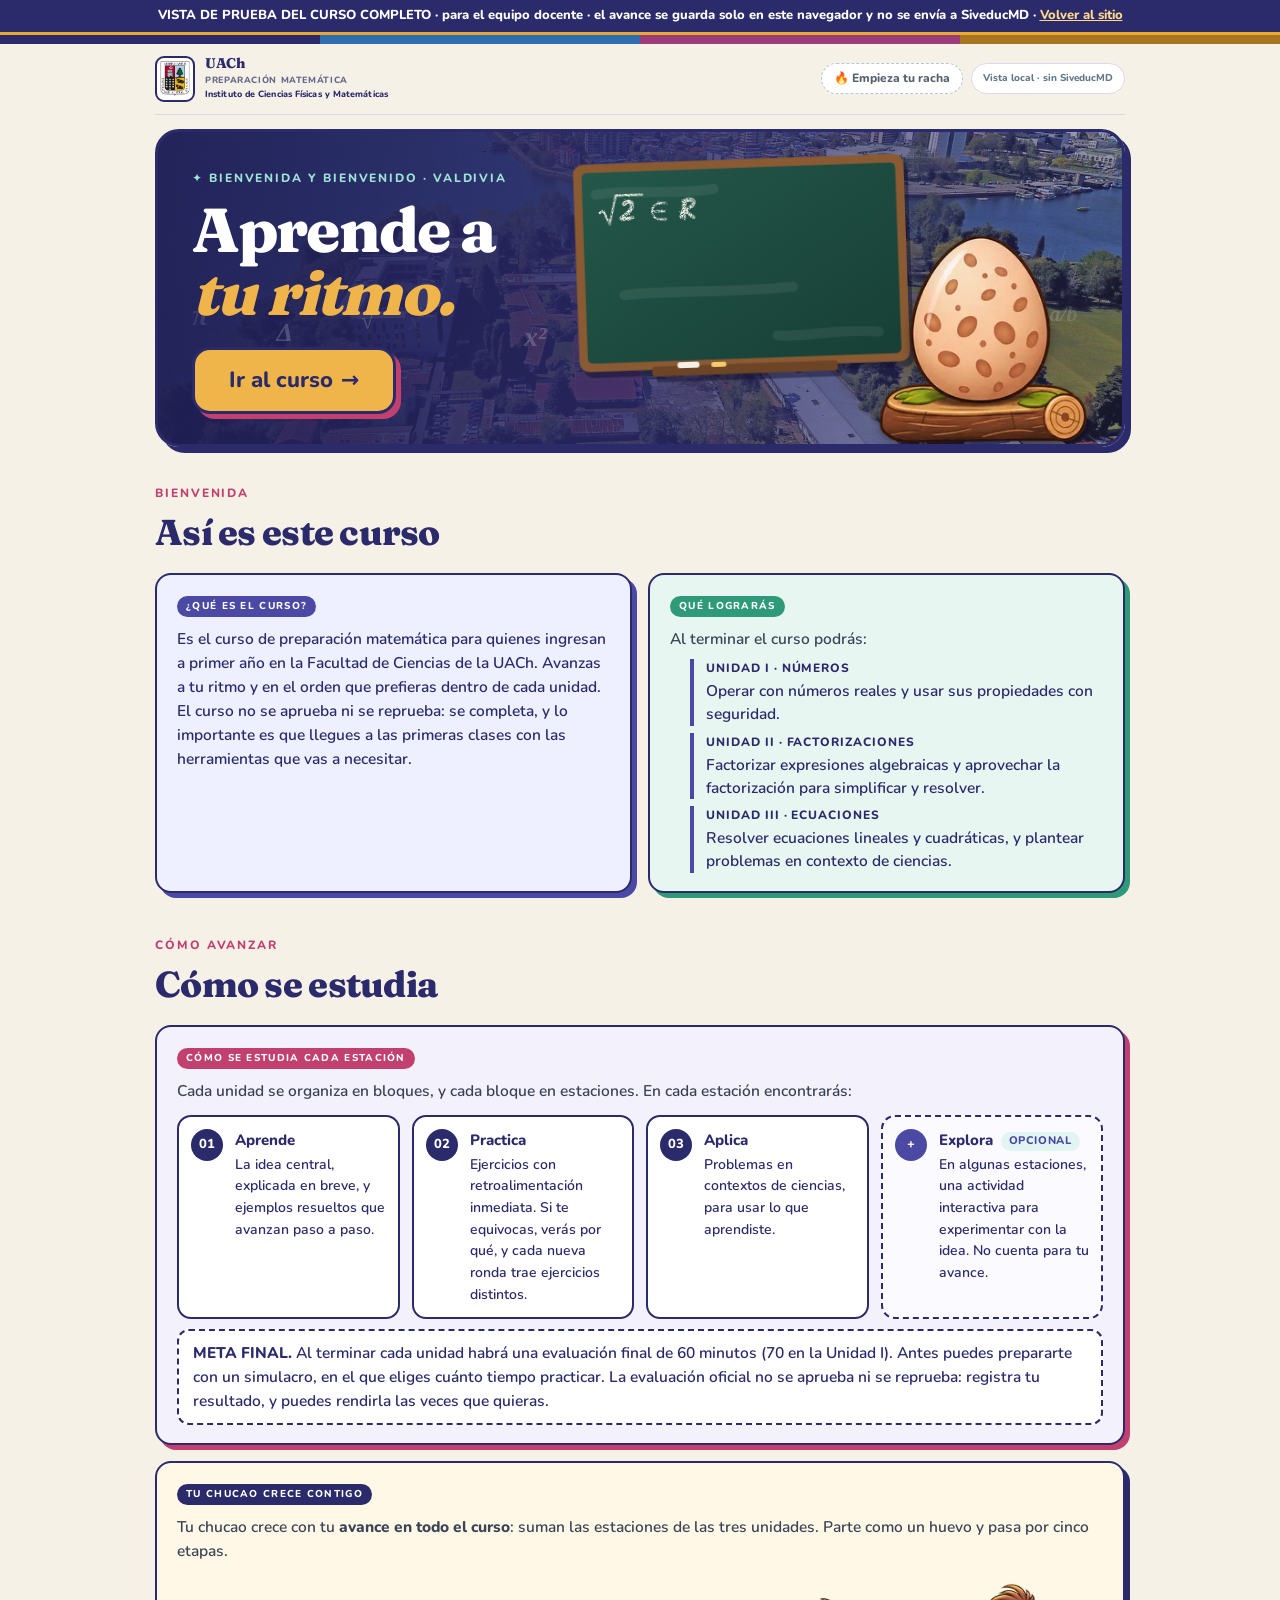
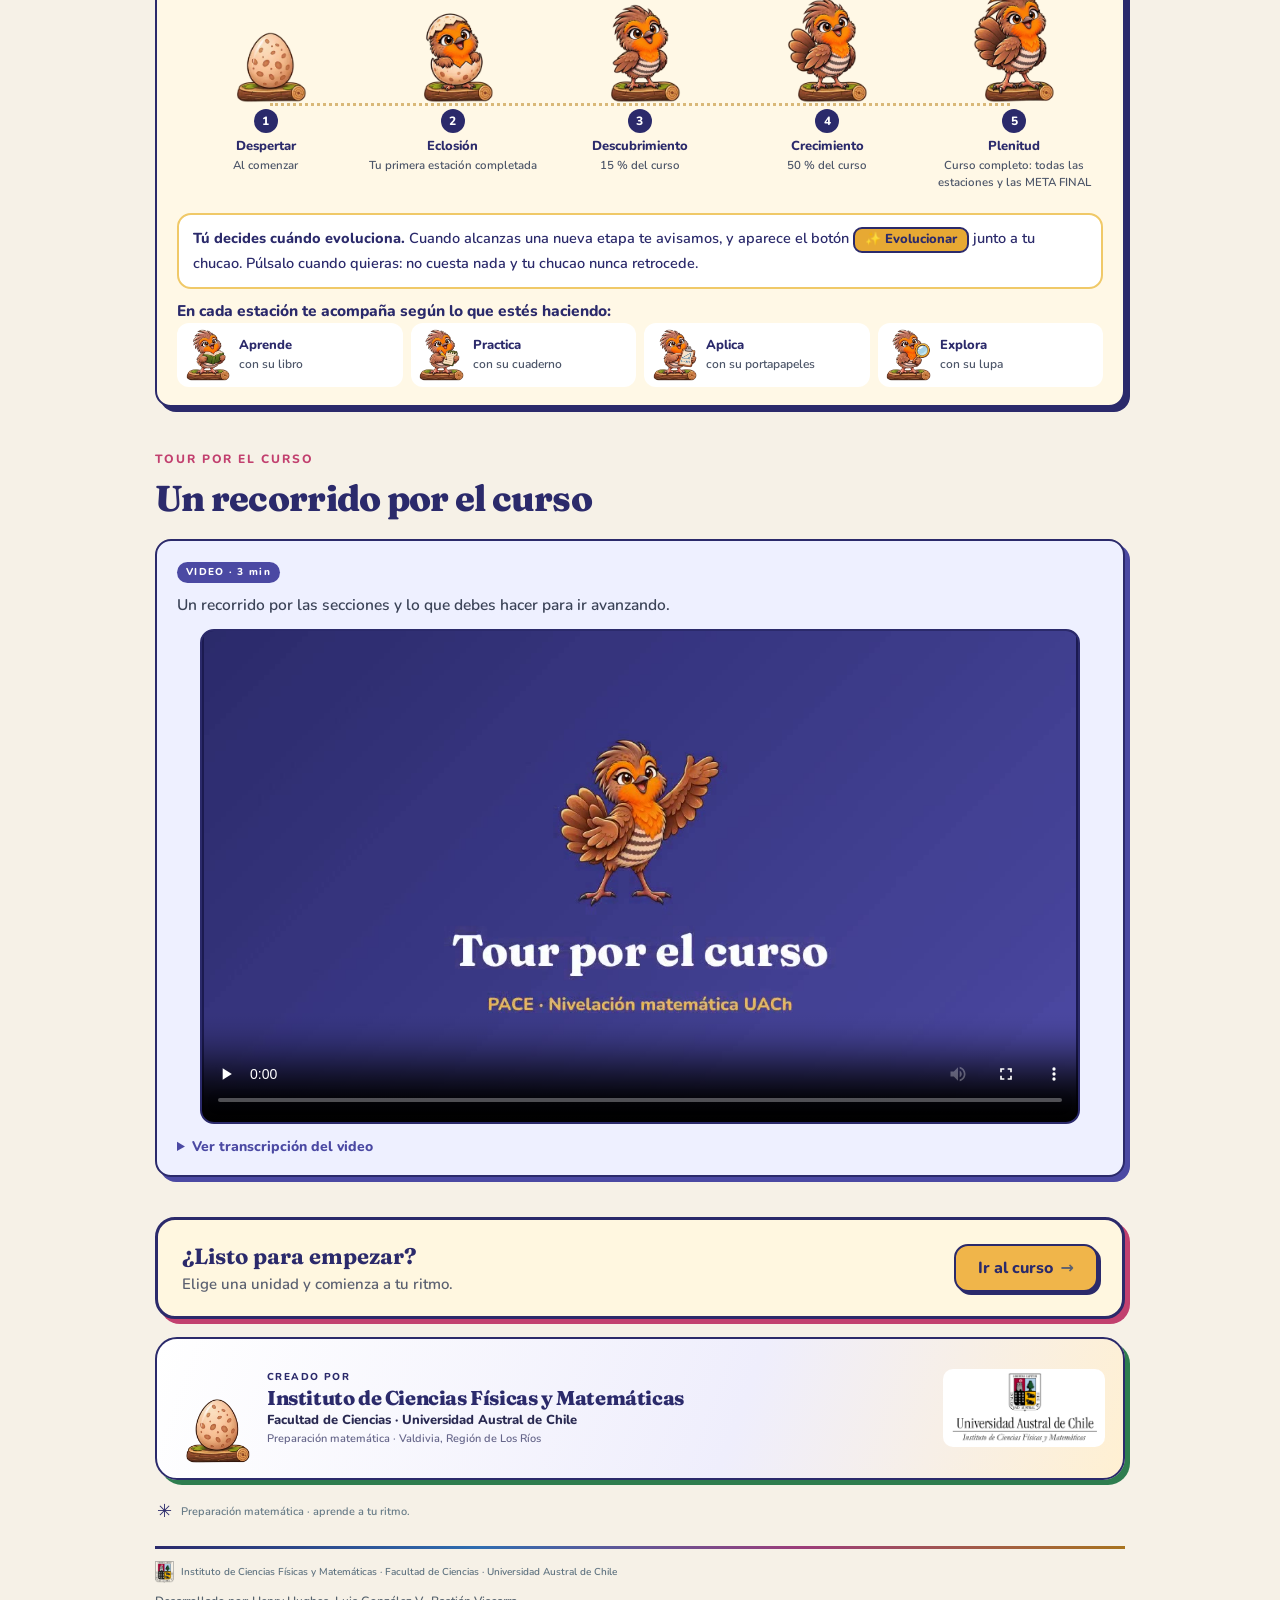
==== curso-completo/index.html @ 035a9e08 "Regenerar las páginas de las unidades (automático, tras 433cfd9)" ====
<!doctype html>
<html lang="es">
<head>
  <meta charset="utf-8">
  <meta name="viewport" content="width=device-width, initial-scale=1">
  <meta name="color-scheme" content="light">
  <title>UACh · Preparación matemática</title>
  <link rel="stylesheet" href="styles.css?v11262300">
<style>
/* Chucao en todo el curso */
.chu-card{display:flex;align-items:center;gap:16px;margin:4px 0 18px;padding:12px 18px;border:2px solid var(--navy,#2b2a6b);border-radius:18px;background:#fff8e6;box-shadow:4px 4px 0 var(--navy,#2b2a6b)}
.chu-card img{width:110px;height:110px;object-fit:contain;flex:none;filter:drop-shadow(0 3px 4px rgba(0,0,0,.18))}
.chu-card>div{display:flex;flex-direction:column;gap:3px;min-width:0;flex:1}
.chu-eb{font-size:11px;font-weight:900;letter-spacing:.1em;color:#c2406f}
.chu-card b{font-size:18px;color:var(--navy,#2b2a6b)}
.chu-card #chuMapNext{font-size:14px;color:#5b6070}
.chu-track{height:8px;border-radius:99px;background:#eadfc4;overflow:hidden;margin-top:6px;max-width:360px}
.chu-track span{display:block;height:100%;width:0;background:linear-gradient(90deg,#f0b54a,#c2406f);border-radius:99px;transition:width .6s}
@media(max-width:560px){.chu-card{padding:8px 12px;gap:10px;margin:2px 0 12px}.chu-card img{width:58px;height:58px}.chu-card b{font-size:15px}.chu-card #chuMapNext{font-size:12.5px;line-height:1.3}.chu-card .chu-eb{display:none}.chu-track{margin-top:3px;height:6px}}
/* reacción en las estaciones */
#stationView .st-mascot{position:relative}
#stationView .st-mascot .chu-say{position:absolute;right:calc(100% + 8px);top:50%;transform:translateY(-50%);white-space:nowrap;padding:5px 10px;border-radius:12px 12px 2px 12px;background:#2f9a78;color:#fff;font-size:13px;font-weight:800;box-shadow:0 3px 8px rgba(0,0,0,.15);opacity:0;pointer-events:none;transition:opacity .2s;z-index:5}
#stationView .st-mascot .chu-say.no{background:#c2406f}
#stationView .st-mascot.say .chu-say{opacity:1}
img.hop{animation:chuHop .55s ease-out}
img.sway{animation:chuSway .6s ease-in-out}
@keyframes chuHop{0%,100%{translate:0 0}35%{translate:0 -12px}60%{translate:0 0}75%{translate:0 -4px}}
@keyframes chuSway{0%,100%{rotate:0deg}25%{rotate:-8deg}75%{rotate:8deg}}
/* META FINAL: entrada y resultados */
.chu-meta{float:right;display:flex;align-items:flex-end;gap:8px;margin:0 0 8px 16px;max-width:330px}
.chu-meta img{width:110px;height:110px;object-fit:contain;flex:none}
.chu-meta span{background:#fff;border:2px solid var(--navy,#2b2a6b);border-radius:14px 14px 2px 14px;padding:8px 12px;font-size:14px;font-weight:700;color:var(--navy,#2b2a6b);margin-bottom:46px}
@media(max-width:700px){.chu-meta{float:none;margin:0 0 10px auto;justify-content:flex-end}.chu-meta img{width:80px;height:80px}.chu-meta span{margin-bottom:28px}}
/* aviso de cambio de etapa */
#chuToast{position:fixed;left:50%;bottom:24px;transform:translate(-50%,140%);display:flex;align-items:center;gap:12px;padding:10px 18px 10px 10px;border-radius:18px;background:#2b2a6b;color:#fff;font-size:16px;font-weight:700;box-shadow:0 10px 26px rgba(0,0,0,.28);z-index:9999;transition:transform .45s cubic-bezier(.2,1.3,.4,1)}
#chuToast img{width:56px;height:56px;object-fit:contain}
#chuToast.on{transform:translate(-50%,0)}
@media(prefers-reduced-motion:reduce){img.hop,img.sway{animation:none}#chuToast{transition:none}}

/* Presentación (18-11-2026): un acento por unidad, sin manchas decorativas en las estaciones, mejor contraste, figuras en Aprende */
body[data-u="u1"]{--acc:#2F6DB0;--acc-soft:#e6eff8;--acc-dk:#1f4f84}
body[data-u="u2"]{--acc:#9C3D7A;--acc-soft:#f6e8f1;--acc-dk:#742b5a}
body[data-u="u3"]{--acc:#A8741F;--acc-soft:#f8efdf;--acc-dk:#7c5414}
body.zs{background-image:none!important}
body[data-u] #stationView .learning-panel{border-top-color:var(--acc)!important}
body[data-u] #stationView .station-head{border-left-color:var(--acc)!important}
body[data-u] #stationView .station-no{background:var(--acc)!important}
body[data-u] #stationView .tabs button.active,body[data-u] #stationView .tabs .active{box-shadow:3px 3px 0 var(--acc)!important}
body[data-u] #stationView .map-unit-tag{color:var(--acc)!important;background:var(--acc-soft)!important}
body[data-u] #mapView *{--block-accent:var(--acc)!important;--block-soft:var(--acc-soft)!important}
#stationView .map-unit-tag{font-size:12px!important}
#stationView .station-progress span{font-size:13px!important;color:#3f3f66!important}
#stationView .station-pct.pending{color:#55606b!important}
.zs-pg,.zs-cap{font-size:13px!important;color:#3f3f66!important}
.unit-status{color:#3f3f66!important;font-weight:800}
/* figura junto a la idea */
.zs-figwrap{display:flex;gap:28px;align-items:center}
.zs-figwrap>.zs-cols{flex:1;min-width:0}
.zs-fig{flex:none;margin:0;display:flex;flex-direction:column;align-items:center;gap:6px;width:min(300px,38%)}
.zs-fig svg{width:100%;height:auto;max-height:260px}
.zs-fig figcaption{font-size:.82em;line-height:1.35;color:#3f3f66;font-weight:700;text-align:center}
@media(max-width:700px){.zs-figwrap{flex-direction:column;gap:10px}.zs-fig{width:min(230px,70%)}.zs-fig svg{max-height:22vh}.zs-fig figcaption{font-size:.78em}}

/* Cierre de bloque · práctica mixta (19-11-2026) */
.ci-card{display:flex;align-items:center;gap:14px;width:100%;margin:12px 0 4px;padding:14px 16px;border:2px dashed color-mix(in srgb,var(--acc,#4b49a3) 45%,#fff);border-radius:14px;background:color-mix(in srgb,var(--acc,#4b49a3) 6%,#fff);color:var(--ink);text-align:left;cursor:pointer;font:inherit}
.ci-card:hover{border-style:solid;background:color-mix(in srgb,var(--acc,#4b49a3) 11%,#fff)}
.ci-card:focus-visible{outline:3px solid var(--acc,#4b49a3);outline-offset:2px}
.ci-card.ready{border-style:solid}
.ci-ico{flex:0 0 42px;height:42px;border-radius:50%;display:grid;place-items:center;background:var(--acc,#4b49a3);color:#fff;font-size:20px;font-weight:900}
.ci-copy{flex:1;display:flex;flex-direction:column;gap:3px}
.ci-copy strong{font-size:15px;color:var(--navy)}
.ci-copy small{font-size:13px;color:#3f3f66;line-height:1.35}
.ci-st{flex:0 0 auto;font-size:12.5px;font-weight:800;color:var(--acc,#4b49a3);white-space:nowrap}
.ci-wrap{max-width:860px;margin:0 auto;padding:8px 0 48px}
.ci-wrap>h1{font-family:Fraunces,serif;font-size:clamp(24px,3.6vw,34px);margin:4px 0 16px;color:var(--navy)}
.ci-wrap .eyebrow{font-size:12px;color:var(--acc,var(--teal))}
.ci-guide{background:#fff;border:1px solid var(--line);border-top:5px solid var(--acc,#4b49a3);border-radius:14px;padding:18px 20px;margin-bottom:16px;box-shadow:var(--shadow)}
.ci-guide h2{margin:4px 0 10px;font-size:22px;color:var(--navy)}
.ci-guide-body{display:flex;gap:22px;align-items:flex-start}
.ci-guide-body>.math-content{flex:1;font-size:15.5px;line-height:1.55}
.ci-guide-body ol,.ci-guide-body ul{padding-left:20px;margin:6px 0}
.ci-guide-body li{margin:5px 0}
.ci-fig{flex:0 0 min(330px,44%);margin:0}
.ci-fig svg{width:100%;height:auto;display:block}
.ci-fig figcaption{font-size:13px;color:#3f3f66;text-align:center;margin-top:6px}
.ci-how{background:#fff;border:1px solid var(--line);border-radius:14px;padding:16px 20px;font-size:15px;line-height:1.5}
.ci-how p{margin:6px 0}
.ci-list{margin:6px 0 8px;padding-left:20px;columns:2;column-gap:28px}
.ci-row{display:flex;gap:12px;flex-wrap:wrap;margin-top:18px}
.ci-dots{display:flex;flex-wrap:wrap;gap:6px;margin:0 0 12px}
.ci-dots button{min-width:34px;height:34px;border-radius:999px;border:2px solid #c9c6e2;background:#fff;color:var(--navy);font:inherit;font-size:13px;font-weight:800;cursor:pointer;padding:0 8px}
.ci-dots button.ok{background:#e5f4e4;border-color:var(--green);color:#1d6b3a}.ci-dots button.ok::after{content:' ✓'}
.ci-dots button.bad{background:#fbebeb;border-color:var(--coral);color:#8e2445}.ci-dots button.bad::after{content:' ✗'}
.ci-dots button.cur{box-shadow:0 0 0 3px color-mix(in srgb,var(--acc,#4b49a3) 40%,#fff)}
.ci-nav{display:flex;justify-content:space-between;gap:10px;margin-top:12px}
.ci-warn{margin:10px 0 0;padding:8px 12px;border-radius:10px;background:#fff7e0;border:1px solid #efd08a;font-size:14px}
.ci-q .quiz{margin:0}
.ci-q .choices button.wrong{background:#fdecef;border-color:#e7a3b6;color:#a3284f}
.ci-q .quiz.ci-ok,.ci-q .quiz.ci-bad{background:#fff}
.ci-q .quiz.ci-ok{border-color:#a9dec6}.ci-q .quiz.ci-bad{border-color:#e7a3b6}
.ci-q .quiz.ci-ok .quiz-head span:last-child{color:#16845f}.ci-q .quiz.ci-bad .quiz-head span:last-child{color:#a3284f}
.ci-q .quiz .choices button:disabled{opacity:1}
.ci-q .feedback{font-size:15px;line-height:1.5}
.ci-q .feedback{min-height:1.4em}
.ci-after{margin-top:14px;display:flex;align-items:center;gap:16px;flex-wrap:wrap;justify-content:space-between}
.ci-after.hidden{display:none}
.ci-from{margin:0;font-size:15px;color:var(--ink)}
.ci-score{display:flex;align-items:baseline;gap:10px;margin:4px 0}
.ci-score b{font-size:48px;font-family:Fraunces,serif;color:var(--acc,var(--navy))}
.ci-score span{font-size:17px;color:#3f3f66}
.ci-msg{font-size:16px;margin:4px 0 14px}
.ci-tab{width:100%;border-collapse:collapse;background:#fff;border:1px solid var(--line);border-radius:12px;overflow:hidden;font-size:14.5px}
.ci-tab th,.ci-tab td{padding:9px 12px;text-align:left;border-bottom:1px solid var(--line)}
.ci-tab th{font-size:12px;letter-spacing:.06em;text-transform:uppercase;color:#3f3f66;background:#faf8f3}
.ci-rep{padding:6px 12px;font-size:13px}
.ci-okk{color:var(--green);font-weight:900}
@media (max-width:700px){
 .ci-guide-body{flex-direction:column}.ci-fig{flex-basis:auto;width:100%;max-width:360px;align-self:center}
 .ci-list{columns:1}.ci-card{flex-wrap:wrap}.ci-st{width:100%;padding-left:56px;white-space:normal}
 .ci-tab th:nth-child(2),.ci-tab td:nth-child(2){display:none}
}
.ci-guide-body p{margin:0 0 8px}
.ci-pasos li{margin:8px 0;padding-left:2px}
.ci-pasos li::marker{font-weight:900;color:var(--acc,#4b49a3)}

/* Navegación discreta (20-11-2026) */
.nv-back{display:inline-flex;align-items:center;gap:6px;height:30px;padding:0 12px 0 9px;border-radius:999px;border:1px solid color-mix(in srgb,var(--acc,#0a7d89) 28%,#fff);background:color-mix(in srgb,var(--acc,#0a7d89) 5%,#fff);color:var(--acc,#0a7d89);font:inherit;font-size:12.5px;font-weight:800;line-height:1;cursor:pointer;transition:background .15s,border-color .15s}
.nv-back:hover{background:color-mix(in srgb,var(--acc,#0a7d89) 12%,#fff);border-color:color-mix(in srgb,var(--acc,#0a7d89) 50%,#fff)}
.nv-back:focus-visible{outline:3px solid color-mix(in srgb,var(--acc,#0a7d89) 40%,#fff);outline-offset:2px}
.nv-back .nv-ico{width:15px;height:15px;flex:0 0 15px}
.nv-back .nv-cap{text-transform:none}
.station-nav,.map-header{align-items:center}
body[data-view="map"] #breadcrumbs,body[data-view="station"] #breadcrumbs{display:none}
@media (max-width:700px){
 .nv-back{height:34px;padding:0 13px 0 10px;font-size:13px}
 .nv-back .nv-long{display:none}
 .nv-back .nv-cap{text-transform:uppercase}
}

/* Número de estación dentro de la unidad: «II·4» (23-11-2026) */
.station-no{width:auto!important;min-width:34px;padding:0 9px;white-space:nowrap;font-size:14px!important;letter-spacing:.01em}

/* Alternativa ya probada (23-11-2026) */
.choices button.tried{opacity:.6;border-style:dashed}

/* «Reiniciar avance» (solo GitHub, 23-11-2026) */
.rl-btn{display:inline-flex;align-items:center;gap:5px;height:30px;padding:0 11px;margin-left:6px;border-radius:999px;border:1px solid #d9d5ea;background:#fff;color:#5b5a7a;font:inherit;font-size:12px;font-weight:700;cursor:pointer}
.rl-btn svg{width:13px;height:13px}.rl-btn:hover{border-color:#b9b4d6;color:#2b2a6b}
@media (max-width:700px){.rl-btn span{display:none}.rl-btn{padding:0 8px}}

/* Diagnóstico «Antes de empezar» (22-11-2026) */
.dg-wrap{max-width:820px;margin:0 auto;padding:6px 0 40px}
.dg-wrap .station-nav{display:flex;margin:4px 0 10px}
.dg-card{background:#fff;border:1px solid var(--line);border-top:5px solid var(--acc,#4b49a3);border-radius:16px;padding:18px 22px 20px;box-shadow:var(--shadow)}
.dg-card .eyebrow{font-size:12px;color:var(--acc,var(--teal))}
.dg-card h1{font-family:Fraunces,serif;font-size:clamp(22px,3.2vw,30px);margin:4px 0 6px;color:var(--navy)}
.dg-lead{margin:0 0 14px;font-size:15px;color:#3f3f66;line-height:1.5}
.dg-q .quiz{margin:0;box-shadow:none}
.dg-q .quiz-head{display:flex;align-items:center;justify-content:space-between;gap:10px}
.dg-q .choices button.picked{border-color:var(--acc,#4b49a3);background:color-mix(in srgb,var(--acc,#4b49a3) 10%,#fff)}
.dg-q .choices button:disabled{opacity:1;cursor:default}
.dg-row{display:flex;justify-content:flex-end;margin-top:10px}
.dg-row.hidden,.dg-after.hidden{display:none}
.dg-idk{text-transform:none;letter-spacing:0;border:1px dashed color-mix(in srgb,var(--acc,#4b49a3) 45%,#fff);background:#fff;color:var(--acc,#4b49a3);font:inherit;font-weight:800;font-size:13px;padding:7px 14px;border-radius:999px;cursor:pointer}
.dg-idk:hover{background:color-mix(in srgb,var(--acc,#4b49a3) 7%,#fff)}
.dg-after{margin-top:14px;display:flex;align-items:center;justify-content:space-between;gap:14px;flex-wrap:wrap;padding:12px 14px;border-radius:12px;background:#f4f3fb}
.dg-after.ok{background:#eaf8f1}
.dg-after p{margin:0;font-size:15px;line-height:1.45;flex:1 1 280px}
body[data-view="diag"] #breadcrumbs{display:none}
@media (max-width:700px){.dg-card{padding:14px 14px 16px}.dg-after .primary-btn{width:100%}}

/* «Omitir» bajo la respuesta (23-11-2026) */
.dg-skip-row{display:flex;justify-content:center;margin-top:12px}
.dg-skip{border:1px dashed color-mix(in srgb,var(--acc,#4b49a3) 45%,#fff);background:#fff;color:var(--acc,#4b49a3);font:inherit;font-weight:800;font-size:14px;border-radius:999px;padding:8px 18px;cursor:pointer}
.dg-skip:hover{background:color-mix(in srgb,var(--acc,#4b49a3) 7%,#fff)}
.dg-skip:focus-visible{outline:3px solid #2f6fdd;outline-offset:2px}
.dg-skip-row.in-typed{justify-content:flex-start;margin:10px 0 12px;grid-area:skip}
.dg-q .typed{grid-template-areas:"row pad" "prev pad" "skip pad" "hint pad";grid-template-rows:auto auto auto 1fr}

.rc-btn{margin-left:auto;display:inline-flex;align-items:center;gap:6px;height:28px;padding:0 12px;border-radius:999px;border:1.5px solid #e2b23a;background:#fff8e3;color:#7a5600;font:inherit;font-size:12.5px;font-weight:800;cursor:pointer;white-space:nowrap;flex:none}
.rc-btn svg{width:15px;height:15px}
.rc-btn:hover,.rc-btn[aria-expanded="true"]{background:#ffefbf}
.rc-btn:focus-visible,.rc-pop button:focus-visible,.rc-modal button:focus-visible{outline:3px solid #2f6fdd;outline-offset:2px}
.zs-quiz .zs-top .rc-btn{margin-left:10px}
.zs-stage{position:relative}
.rc-pop{position:absolute;z-index:40;right:14px;top:58px;width:min(440px,calc(100% - 28px));max-height:calc(100% - 76px);overflow:auto;background:#fffdf6;border:2px solid #e2b23a;border-radius:16px;box-shadow:0 18px 40px rgba(20,30,60,.22);padding:14px 16px;animation:rcIn .16s ease-out}
@keyframes rcIn{from{opacity:0;transform:translateY(-6px)}to{opacity:1;transform:none}}
.rc-item+.rc-item{border-top:1px dashed #e8d6a0;margin-top:12px;padding-top:12px}
.rc-from{display:flex;flex-wrap:wrap;align-items:center;gap:8px;font-size:12px;color:#6b5a2a}
.rc-tag{font-size:11px;letter-spacing:.12em;font-weight:900;color:#a06c00;background:#ffefbf;border-radius:6px;padding:2px 7px}
.rc-pop h4{margin:8px 0 4px;font-size:16px;color:var(--navy,#1f2a5c)}
.rc-txt{font-size:14.5px;line-height:1.45}
.rc-ej{margin:8px 0 2px;background:#fff;border:1px solid #f0e2b6;border-radius:10px;padding:6px 10px;overflow-x:auto}
.rc-acts{display:flex;justify-content:flex-end;gap:8px;margin-top:10px;flex-wrap:wrap}
.rc-acts button,.rc-back{font:inherit;font-size:13px;font-weight:800;border-radius:999px;padding:7px 14px;cursor:pointer}
.rc-more{background:#fff;border:1.5px solid #c9b16b;color:#5b4a14}
.rc-ok{background:#2c2f7a;border:1.5px solid #2c2f7a;color:#fff}
.rc-modal{position:fixed;inset:0;z-index:9000;background:rgba(18,22,48,.45);display:flex;align-items:center;justify-content:center;padding:18px;animation:rcIn .16s ease-out}
.rc-card{background:#fff;border-radius:18px;width:min(760px,100%);max-height:calc(100vh - 36px);display:flex;flex-direction:column;box-shadow:0 24px 60px rgba(0,0,0,.3);border-top:6px solid #e2b23a}
.rc-mhead{display:flex;justify-content:space-between;align-items:flex-start;gap:12px;padding:16px 20px 8px}
.rc-mhead h3{margin:6px 0 0;font-size:22px;color:var(--navy,#1f2a5c)}
.rc-x{border:0;background:#f1f1f5;border-radius:50%;width:34px;height:34px;font-size:16px;cursor:pointer;flex:none}
.rc-mbody{padding:4px 20px 10px;overflow:auto}
.rc-goal{font-weight:700;color:#3b4a6b;margin:4px 0 10px}
.rc-idea{font-size:15px;line-height:1.5}
.rc-figwrap{display:grid;grid-template-columns:1fr minmax(180px,38%);gap:16px;align-items:center}
.rc-fig{margin:0}.rc-fig svg{width:100%;height:auto;max-height:260px}
.rc-mfoot{display:flex;justify-content:space-between;align-items:center;gap:10px;flex-wrap:wrap;padding:12px 20px 16px;border-top:1px solid #eee;font-size:12.5px;color:#6a7080}
.rc-back{background:#2c2f7a;border:1.5px solid #2c2f7a;color:#fff}
@media (max-width:700px){
 .rc-btn span{display:none}.rc-btn{padding:0 8px;height:28px}
 .rc-pop{left:8px;right:8px;width:auto;top:50px}
 .rc-figwrap{grid-template-columns:1fr}.rc-fig svg{max-height:22vh}
 .rc-mhead h3{font-size:18px}
 .rc-ej{font-size:.82em;padding:6px}
}

/* Mejoras del 24-11-2026 (ver mejoras.js) */

/* H1: botón compacto «← Unidad» en la barra superior cuando la barra de la estación se oculta por altura */
#mjBack{display:none;margin-right:auto;height:30px}
@media(max-height:660px){body.zs #mjBack{display:inline-flex}}

/* 37: el encabezado del mapa ya no se sale de la pantalla en celular */
@media(max-width:600px){
 .map-topline{flex-wrap:wrap}
 .map-topline>div{min-width:0;flex:1 1 100%}
 .map-topline h1{overflow-wrap:anywhere}
 .map-topline .map-summary{width:auto;flex:1 1 100%}
}

/* 39: el detalle técnico de la conexión no se muestra a los estudiantes (sigue en la página para el equipo) */
#trackingDetails{display:none}

/* H13: «Todas las unidades» abajo del mapa, con el mismo estilo que el botón de arriba */
.bottom-back{display:inline-flex;align-items:center;gap:6px;height:34px;padding:0 13px 0 10px;border-radius:999px;border:1px solid color-mix(in srgb,var(--acc,#0a7d89) 28%,#fff);background:color-mix(in srgb,var(--acc,#0a7d89) 5%,#fff);color:var(--acc,#0a7d89);font:inherit;font-size:13px;font-weight:800;line-height:1;cursor:pointer;margin:6px 0 12px}
.bottom-back:hover{background:color-mix(in srgb,var(--acc,#0a7d89) 12%,#fff)}

/* H15: cuatro alternativas en 2 × 2; una columna en pantallas angostas o con alternativas largas */
.choices:has(> button:nth-child(4):last-child){grid-template-columns:repeat(2,minmax(0,1fr))}
.choices.mj-long{grid-template-columns:1fr!important}
@media(max-width:700px){.choices:has(> button:nth-child(4):last-child){grid-template-columns:1fr}}

/* H2: Explora ocupa todo el ancho, la ayuda no se corta y el botón de cerrar la vista ampliada queda encima */
body.zs .app{width:100%}
.zs-exinfo[open] .zs-exinfo-b{width:min(560px,calc(100vw - 48px));max-width:calc(100vw - 48px)}
.ex-close{z-index:2147483600!important}
.zs-toapl{min-height:36px;padding:4px 12px;font-size:13px;box-shadow:none}

/* H6: META y simulacro; «respondida» en color neutro (no anticipa si está bien) */
.mt-dot.ans{background:var(--navy);border-color:var(--navy);color:#fff}
.mj-auto{margin:6px 0 0;font-size:12.5px;color:var(--muted,#5b6070)}
.mj-miss{display:block;margin-top:6px}
.mj-miss .linklike{min-width:30px;margin:2px;padding:2px 8px;border:2px solid var(--navy);border-radius:8px;background:#fff;color:var(--navy);font-weight:800;cursor:pointer}

/* H7: otra ronda por sección */
.mj-redo{margin-top:10px;text-align:center}
.mj-redo small{display:block;margin-top:6px;font-size:12px;color:var(--muted,#5b6070)}

/* H8: repaso sugerido en el mapa */
.mj-rep{display:inline-flex;align-items:center;gap:5px;margin-top:4px;padding:1px 9px 1px 3px;border-radius:999px;background:#fff4d6;border:1px solid #e4b34a;color:#6d4a00;font-size:11.5px;font-weight:800;width:max-content}
.mj-rep b{display:inline-grid;place-items:center;width:16px;height:16px;border-radius:50%;background:#b97800;color:#fff;font-size:11px}

/* H9: estación completada */
.mj-ov{position:fixed;inset:0;z-index:9500;background:rgba(20,20,40,.45);display:grid;place-items:center;padding:16px}
.mj-dlg{position:relative;width:min(460px,100%);background:#fff;border:2px solid var(--navy);border-radius:18px;box-shadow:6px 6px 0 var(--navy);padding:20px 20px 16px;text-align:center;animation:mjIn .25s ease-out}
.mj-dlg h2{margin:4px 0 6px;font-size:24px;color:var(--navy)}
.mj-dlg p{margin:0 0 14px}
.mj-chu{width:96px;height:auto;display:block;margin:-4px auto 4px}
.mj-x{position:absolute;top:8px;right:8px;width:36px;height:36px;border-radius:50%;border:2px solid var(--navy);background:#fff;color:var(--navy);font-weight:900;cursor:pointer}
.mj-acts{display:flex;flex-direction:column;gap:8px}
.mj-acts .primary-btn,.mj-acts .ls-btn{width:100%;justify-content:center}
@keyframes mjIn{from{transform:scale(.94);opacity:0}to{transform:none;opacity:1}}
@media(prefers-reduced-motion:reduce){.mj-dlg{animation:none}}
/* 46 · En pantallas táctiles, teclas y números de ejercicio de al menos 40-44 px */
@media (pointer:coarse){
 .keypad .key{min-height:44px!important}
 .zs-qpip{flex:none!important;width:40px!important;height:40px!important;font-size:14px!important}
 .zs-qpips{gap:6px!important}
}
/* en celular, los números de ejercicio van en su propia fila sobre Anterior / Siguiente, para que no se aplasten */
@media (pointer:coarse) and (max-width:560px){
 .zs-bottom:has(.zs-qpips){flex-wrap:wrap;row-gap:6px}
 .zs-bottom .zs-mid:has(.zs-qpips){order:-1;flex:1 0 100%}
 .zs-bottom:has(.zs-qpips) .zs-btn{flex:1}
}
/* 47 · Contraste de etiquetas pequeñas */
.streak-chip{color:#56636e!important;border-color:#b9c6ce!important}
/* 50 · aviso breve */
.mj-toast{position:fixed;left:50%;bottom:18px;transform:translateX(-50%);max-width:min(92vw,520px);background:#2b2a6b;color:#fff;font-size:13px;line-height:1.4;padding:10px 14px;border-radius:12px;box-shadow:0 6px 18px rgba(0,0,0,.25);z-index:2147483646}

/* créditos del equipo: solo en el Inicio (25-11) */
.footer{flex-wrap:wrap}
.foot-credits{display:none;flex:1 0 100%;font-size:12px;color:#56636e}
body:has(#homeView:not(.hidden)) .foot-credits{display:block}

/* Sistema de colores (24-11-2026): un color, un significado.
   Estructura: azul marino y grises (texto, marcos, pestaña activa, «respondida», «pendiente»).
   Acción: amarillo, solo en botones principales.
   Estado: verde = correcto/completado (✓) · rojo = incorrecto (✗) · ámbar = aviso (!) · «en curso» = marino con anillo a medio llenar.
   Unidad: I azul #2F6DB0 · II ciruela #9C3D7A · III ocre #A8741F, siempre con su número romano. */
:root{--ok:#2e7d4f;--ok-soft:#e6f2ea;--bad:#b91c1c;--bad-soft:#fbeaea;--warn:#b97800;--warn-ink:#6d4a00;--warn-soft:#fff4d6;--coral:#2b2a6b;--teal:#2b2a6b;--cyan:#55548f;--green:var(--ok)}
body[data-u]{--coral:var(--acc)}
/* unidades: tarjetas y mapa */
.unit-card.theme-0{--accent:#2F6DB0!important;--soft:#e6eff8!important}
.unit-card.theme-1{--accent:#9C3D7A!important;--soft:#f6e8f1!important}
.unit-card.theme-2{--accent:#A8741F!important;--soft:#f8efdf!important}
.group-theme-0,.group-theme-1,.group-theme-2,.group-theme-3{--block-accent:var(--acc,#2b2a6b)!important;--block-soft:var(--acc-soft,#eceaf5)!important}
/* estados de las estaciones en el mapa (fondo y borde, además del número y el ✓) */
.route-card.pending .route-marker{background:#f1f0f5!important;border-color:#c9c8d6!important}
.route-card.pending .route-marker b{color:#55606b!important}
.route-card.progress .route-marker{background:#eceaf5!important;border-color:#2b2a6b!important;border-style:dashed!important}
.route-card.progress .route-marker b{color:#2b2a6b!important}
.route-card.progress .mini-ring .arc{stroke:#2b2a6b!important}
.route-card.completed .route-marker{background:var(--ok)!important;border-color:var(--ok)!important}
.route-card.completed .route-marker b{color:#fff!important}
.route-card.completed .mini-ring .arc{stroke:var(--ok)!important}
.route-card.completed .mini-ring b{color:var(--ok)!important}
/* respuestas */
.choices button.correct{background:var(--ok-soft)!important;border-color:var(--ok)!important;color:#1d5a37!important}
.choices button.wrong{background:var(--bad-soft)!important;border-color:var(--bad)!important;color:#8a1414!important}
.feedback.correct{color:#1d5a37!important}
.feedback.incorrect{color:var(--bad)!important}
.zs-qpip.ok{background:var(--ok-soft)!important;border-color:var(--ok)!important;color:#1d5a37!important}
.zs-qpip.on.ok{background:var(--ok)!important;border-color:var(--ok)!important;color:#fff!important}
i.d1,.mt-dots i.d1{background:var(--ok)!important}
i.d0,.mt-dots i.d0{background:var(--bad)!important}
.mt-rev.ok summary .mt-mark{color:var(--ok)!important}
.mt-rev.bad summary .mt-mark{color:var(--bad)!important}
.ci-dots button.ok{background:var(--ok-soft);border-color:var(--ok);color:#1d5a37}
.ci-dots button.bad{background:var(--bad-soft);border-color:var(--bad);color:#8a1414}
.ci-q .choices button.wrong{background:var(--bad-soft)!important;border-color:var(--bad)!important;color:#8a1414!important}
/* «respondida» en evaluaciones: neutro, no verde */
.mt-saved.on{color:#2b2a6b!important}
.mt-dot.ans{background:#2b2a6b!important;border-color:#2b2a6b!important;color:#fff!important}
/* avisos en ámbar */
.lc-warn,.zs-warn{border-color:var(--warn)!important}
.lc-warn .lc-tag,.zs-warn .zs-tag{background:var(--warn-soft)!important;color:var(--warn-ink)!important;border-color:var(--warn)!important}
.mt-bar.over,.mt-timeup{border-color:var(--warn)!important;color:var(--warn-ink)!important}
.mt-bar.over .mt-clock{color:var(--warn-ink)!important}
/* franjas decorativas con la paleta nueva: marino + colores de unidad */
.top-accent{background:linear-gradient(90deg,#2b2a6b 0 25%,#2F6DB0 25% 50%,#9C3D7A 50% 75%,#A8741F 75%)!important}
.footer{border-image:linear-gradient(90deg,#2b2a6b,#2F6DB0,#9C3D7A,#A8741F) 1!important}
.track>span{background:linear-gradient(90deg,#55548f,var(--ok))!important}
.map-unit-tag{background:var(--acc-soft,#eceaf5)!important;color:var(--acc-dk,#2b2a6b)!important}
/* «Qué aprenderás» no es un estado: fondo neutro con el acento de la unidad (antes verde) */
.zs-goal{background:var(--acc-soft,#f3f1fb)!important;box-shadow:4px 4px 0 var(--acc,#2b2a6b)!important}
.zs-goal .zs-tag{background:var(--acc-dk,#2b2a6b)!important}
.lc-goal{background:var(--acc-soft,#f3f1fb)!important;border-color:var(--acc,#2b2a6b)!important}
.lc-goal .lc-tag{background:var(--acc-dk,#2b2a6b)!important}
.zs-warn{background:#fff8e6!important;box-shadow:4px 4px 0 var(--warn)!important}
/* texto en color de unidad: tono oscuro para contraste AA (el ocre puro no alcanza 4,5:1 sobre fondo claro) */
body[data-u] .nv-back{color:var(--acc-dk)!important}
body[data-u] #stationView .map-unit-tag,body[data-u] .map-unit-tag{color:var(--acc-dk)!important}
body[data-u] #stationView .station-no{background:var(--acc-dk)!important}

/* Estilos aislados para no interferir con el curso */
.pace-arbol { width:100%; max-width: 440px; margin:0 auto; text-align:center; color:inherit; }
.pace-arbol__svg { display:block; width:100%; height:auto; overflow:visible; font-family:system-ui,sans-serif; }
.pace-arbol__resumen { margin:.15rem 0 0; font-size:clamp(.85rem,2.5vw,1rem); font-weight:650; line-height:1.35; }
.pace-arbol__estado { margin:.25rem 0 0; font-size:.82rem; line-height:1.4; opacity:.82; }
.pace-arbol__crecimiento { transform-origin:0 0; }
.pace-arbol__crecimiento--animar { animation:pace-arbol-crecer .55s cubic-bezier(.2,.8,.25,1) both; }
@keyframes pace-arbol-crecer { 0% {transform:scale(.25);opacity:.55} 72% {transform:scale(1.09);opacity:1} 100% {transform:scale(1);opacity:1} }
@media(prefers-reduced-motion:reduce) { .pace-arbol__crecimiento--animar {animation:none} }

/* Árbol de progreso dentro del curso */
.chu-card.con-arbol{align-items:center}
.chu-card>.ar-map{flex:0 0 330px;display:flex;flex-direction:column;align-items:center;gap:2px;border-left:2px dashed color-mix(in srgb,var(--navy,#2b2a6b) 18%,transparent);padding-left:14px}
.ar-map .ar-eb{font-size:10.5px;font-weight:900;letter-spacing:.12em;color:var(--acc-dk,#2b2a6b)}
.ar-map .ar-svg{width:100%}
.ar-map .pace-arbol{max-width:330px}
.ar-map .pace-arbol__resumen{font-size:13px;color:var(--navy,#2b2a6b)}
.ar-map .pace-arbol__estado{font-size:11.5px;color:#56636e;opacity:1}
.ar-mini{width:100%;max-width:220px;margin:2px auto 0}
.ar-mini svg{display:block;width:100%;height:auto}
@media(max-width:720px){
 .chu-card.con-arbol{flex-wrap:wrap}
 .chu-card>.ar-map{flex:1 1 100%;border-left:0;border-top:2px dashed color-mix(in srgb,var(--navy,#2b2a6b) 18%,transparent);padding:8px 0 0}
 .ar-mini{max-width:160px}
}
.ar-cel{margin:10px 0 4px;padding:8px 12px;border-radius:12px;background:var(--acc-soft,#f3f1fb);color:var(--navy,#2b2a6b);font-size:14px;line-height:1.4}
#arToasts{position:fixed;left:50%;bottom:92px;transform:translateX(-50%);display:flex;flex-direction:column;gap:6px;z-index:2147483645;width:min(92vw,520px);pointer-events:none}
.ar-toast{background:#2b2a6b;color:#fff;font-size:13.5px;line-height:1.4;padding:9px 14px;border-radius:12px;box-shadow:0 6px 18px rgba(0,0,0,.25)}
.ar-mini{filter:saturate(.97)}

/* Cabecera compacta del mapa (25-11-2026): título + chucao + árbol en una sola tarjeta; sin porcentaje de la unidad */
#mapSummary{display:none!important}
.map-topline.mc-head{display:grid;grid-template-columns:minmax(0,1fr);grid-template-rows:auto auto;align-items:end;column-gap:22px;row-gap:14px;padding:22px 24px}
.map-topline.mc-head.mc-con-arbol{grid-template-columns:minmax(0,1fr) 300px}
.mc-head>div:first-child{grid-column:1;grid-row:1;align-self:start;min-width:0}
/* chucao: franja translúcida bajo el título */
.mc-head .chu-card{grid-column:1;grid-row:2;margin:0;padding:10px 14px;gap:12px;border:0;border-radius:16px;box-shadow:none;background:rgba(255,255,255,.93);color:var(--navy,#2b2a6b);align-self:end}
.mc-head .chu-card img{width:72px;height:72px}
.mc-head .chu-card b{font-size:16px}
.mc-head .chu-card #chuMapNext{font-size:13px}
/* árbol: panel crema a la derecha, ocupa el alto de la tarjeta */
.mc-head>.ar-map{grid-column:2;grid-row:1/3;align-self:stretch;display:flex;flex-direction:column;align-items:center;justify-content:center;gap:0;margin:-6px -8px -6px 0;padding:8px 10px 6px;border-radius:18px;background:#fff8e6;border:0}
.mc-head>.ar-map .ar-eb{font-size:10px;font-weight:900;letter-spacing:.12em;color:var(--acc-dk,#2b2a6b)}
.mc-head>.ar-map .ar-svg{width:100%}
.mc-head>.ar-map .pace-arbol{max-width:280px;margin:0 auto}
.mc-head>.ar-map .pace-arbol__estado{font-size:11.5px;color:#56636e;opacity:1;margin:0}
/* Variante B: el árbol directamente sobre la foto, sin panel */
body.mc-b .mc-head>.ar-map{background:none}
body.mc-b .mc-head>.ar-map .ar-eb{color:#fff}
body.mc-b .mc-head>.ar-map .pace-arbol__estado{color:#fff}
/* Teléfono: título arriba; chucao y árbol lado a lado */
@media(max-width:720px){
 .map-topline.mc-head,.map-topline.mc-head.mc-con-arbol{grid-template-columns:minmax(0,1fr) minmax(0,1.15fr);column-gap:8px;row-gap:10px;padding:16px 12px 12px}
 .mc-head>div:first-child{grid-column:1/-1}
 .mc-head .chu-card{grid-column:1;grid-row:2;flex-direction:column;align-items:center;text-align:center;justify-content:center;gap:4px;padding:8px 8px 10px;align-self:stretch}
 .mc-head:not(.mc-con-arbol) .chu-card{grid-column:1/-1;flex-direction:row;text-align:left}
 .mc-head .chu-card img{width:56px;height:56px}
 .mc-head .chu-card>div{align-items:stretch;width:100%}
 .mc-head .chu-card b{font-size:13.5px;line-height:1.2}
 .mc-head .chu-card #chuMapNext{font-size:11.5px;line-height:1.3}
 .mc-head>.ar-map{grid-column:2;grid-row:2;margin:0;padding:6px 4px 4px;border-radius:16px}
 .mc-head>.ar-map .ar-eb{font-size:8.5px;letter-spacing:.08em}
 .mc-head>.ar-map .pace-arbol__estado{font-size:10.5px}
 body.mc-b .mc-head>.ar-map{background:rgba(255,248,230,.14)}
}
/* Bloques en teléfono: los nombres a la vista (2 columnas) en vez del riel de números */
@media(max-width:899px){
 .acc-list{grid-template-columns:minmax(0,1fr) minmax(0,1fr)!important;grid-template-rows:none!important;column-gap:8px!important;row-gap:8px!important}
 .acc .acc-head{grid-column:auto!important;justify-self:stretch!important;width:auto!important;display:flex!important;align-items:flex-start;gap:8px;padding:8px 9px!important;background:var(--block-soft)!important;border:2px solid transparent!important;border-radius:14px!important;text-align:left;min-height:54px;position:relative}
 .acc.open .acc-head{background:var(--block-accent)!important;color:#fff;box-shadow:0 3px 0 rgba(16,56,90,.22)}
 .acc .acc-head>div{display:block!important;min-width:0;flex:1}
 .acc .acc-head>div .eyebrow,.acc .acc-head .acc-ratio{display:none}
 .acc .acc-head h2{margin:0;font-size:13px;line-height:1.22;font-weight:800;color:var(--navy);letter-spacing:0;font-family:Nunito,system-ui,sans-serif}
 .acc.open .acc-head h2{color:#fff}
 .acc .group-square,.acc.open .group-square{width:28px!important;height:28px!important;border-radius:9px!important;font-size:13px!important;flex:none;transform:none!important;box-shadow:none!important;border:0!important;background:#fff!important;color:var(--block-accent)!important}
 .acc.all-done .group-square::after{display:none}
 .acc.all-done .acc-head::after{content:"✓";position:absolute;right:-5px;top:-6px;width:18px;height:18px;border-radius:50%;background:#2f9a78;color:#fff;font:900 11px/18px system-ui,sans-serif;text-align:center;border:2px solid #fff}
 .acc-body,.acc-empty{grid-column:1/-1!important;grid-row:auto!important;order:1}
 .acc-body{padding:10px 10px 8px 12px!important}
 .acc-body-head{padding:0 0 6px!important}
 .acc-body-head .eyebrow,.acc-body-head h2{display:none}
 .acc-body-head .group-ratio{font-size:11.5px}
}

/* META FINAL como último paso de la unidad (25-11-2026) */
#mapFinish.mu-card{display:block!important;position:relative;margin-top:26px;padding:0!important;overflow:visible;border:3px solid var(--navy,#2b2a6b)!important;border-radius:22px!important;box-shadow:6px 6px 0 var(--navy,#2b2a6b)!important;color:#fff;background:linear-gradient(115deg,var(--acc-dk,#2b2a6b) 0%,var(--acc,#55548f) 100%)!important}
#mapFinish.mu-card::before{content:"";position:absolute;left:50%;top:-29px;height:26px;border-left:3px dashed color-mix(in srgb,var(--acc,#2b2a6b) 60%,transparent)}
.mu-rib{position:absolute;left:20px;top:-14px;padding:4px 12px;border-radius:999px;background:var(--sun,#e7a933);color:var(--navy,#2b2a6b);font-size:11px;font-weight:900;letter-spacing:.1em;border:2px solid var(--navy,#2b2a6b);white-space:nowrap}
.mu-main{display:flex;align-items:center;gap:16px;padding:24px 22px 10px}
.mu-ico{width:70px;height:70px;flex:none;border-radius:18px;background:#fff;border:3px solid var(--sun,#e7a933);padding:3px}
.mu-ico img{width:100%;height:100%;object-fit:contain;display:block}
.mu-copy{flex:1;min-width:0}
.mu-eb{display:block;font-size:11px;font-weight:900;letter-spacing:.14em;color:#ffe6a8}
.mu-copy h2{margin:2px 0 3px;font-size:clamp(22px,2.6vw,28px);line-height:1.1;color:#fff}
#mapFinish.mu-card .mu-copy p{margin:0;font-size:13.5px;color:rgba(255,255,255,.92)!important}
.mu-btn{flex:none;border:2px solid var(--navy,#2b2a6b);background:var(--sun,#e7a933);color:var(--navy,#2b2a6b);font:inherit;font-weight:900;font-size:15px;padding:12px 20px;border-radius:14px;box-shadow:0 4px 0 var(--navy,#2b2a6b);cursor:pointer}
.mu-btn:hover{filter:brightness(1.05)}.mu-btn:active{transform:translateY(2px);box-shadow:0 2px 0 var(--navy,#2b2a6b)}
.mu-btn:focus-visible{outline:3px solid #fff;outline-offset:2px}
.mu-sum{display:flex;align-items:center;flex-wrap:wrap;gap:6px 8px;margin:4px 22px 0;padding:10px 12px;border-radius:14px;background:rgba(255,255,255,.14)}
.mu-chip{display:inline-flex;align-items:center;gap:5px;padding:5px 11px;border-radius:999px;font-size:13px;font-weight:800;background:rgba(255,255,255,.95);color:var(--navy,#2b2a6b)}
.mu-chip i{font-style:normal;width:18px;height:18px;border-radius:50%;background:var(--ok,#2e7d4f);color:#fff;display:inline-grid;place-items:center;font-size:11px}
.mu-chip.pend{background:transparent;color:#fff;border:2px dashed rgba(255,255,255,.75)}
.mu-chip.goal{background:transparent;color:#ffe6a8;border:2px solid #ffe6a8}
.mu-chip.big{background:var(--ok,#2e7d4f);color:#fff}
.mu-chip.big i{background:#fff;color:var(--ok,#2e7d4f)}
.mu-op{font-weight:900;font-size:16px;color:#fff;opacity:.85}
#mapFinish.mu-card .mu-note{margin:0;padding:10px 22px 16px;font-size:13.5px;line-height:1.45;color:#fff!important;opacity:1}
#mapFinish.mu-card .mu-note b{color:#ffe6a8}
#mapFinish.mu-done .mu-rib{background:var(--ok,#2e7d4f);color:#fff}
@media(max-width:620px){
 #mapFinish.mu-card{margin-top:24px;border-radius:18px!important;box-shadow:4px 4px 0 var(--navy,#2b2a6b)!important}
 .mu-rib{left:12px;font-size:10px;padding:3px 10px}
 .mu-main{flex-wrap:wrap;gap:10px 12px;padding:20px 14px 8px}
 .mu-ico{width:54px;height:54px;border-radius:14px}
 .mu-copy h2{font-size:20px}.mu-copy p{font-size:12.5px}
 .mu-btn{width:100%;padding:11px 14px}
 .mu-sum{margin:4px 14px 0;padding:8px;gap:5px 6px}
 .mu-chip{font-size:12px;padding:4px 9px}
 #mapFinish.mu-card .mu-note{padding:8px 14px 14px;font-size:12.5px}
}
/* «Todas las unidades»: estaciones y META FINAL en cada tarjeta */
.unit-status.mu-ustat{display:flex;flex-direction:column;gap:3px;font-size:12px;line-height:1.25}
.unit-status.mu-ustat span{display:inline-block;width:fit-content;max-width:100%;white-space:normal;padding:2px 9px;border-radius:999px;font-weight:800;background:#f1f0f5;color:#4a4f5c}
.unit-status.mu-ustat span.ok{background:var(--ok-soft,#e6f2ea);color:var(--ok,#2e7d4f)}
.unit-status.mu-ustat span.run{background:#eceaf5;color:var(--navy,#2b2a6b)}
.unit-status.mu-ustat span.pend{background:var(--warn-soft,#fff4d6);color:var(--warn-ink,#6d4a00)}
.unit-card .unit-bottom:has(.mu-ustat){align-items:flex-end}
.unit-status.mu-ustat{min-width:0;max-width:100%}
@media(max-width:620px){.unit-status.mu-ustat{font-size:11px}.unit-status.mu-ustat span{padding:2px 7px}}
/* «Tu respuesta» en la revisión de la META FINAL (26-11-2026) */
.mt-tu{margin:6px 0;padding:6px 10px;border-radius:10px;border-left:4px solid #9aa0ac;background:#f4f4f7}
.mt-tu.ok{border-left-color:var(--ok,#2e7d4f);background:#e9f5ee}
.mt-tu.bad{border-left-color:#c2410c;background:#fdeee6}
.mt-tu.no{color:#5b6070;font-style:italic}
.mt-tu code{font-size:.95em}

/* Chucao en cinco etapas (25-11-2026). Las imágenes traen su tronco: se ajustan sin deformar, apoyadas abajo. */
img[data-mascot]{object-fit:contain;object-position:center bottom}
.hero-pingu img{aspect-ratio:555/810;height:auto}
.chu-card img{object-position:center bottom}
#stationView .st-mascot .pose,body.zs #stationView .st-mascot .pose.pose-all{width:auto!important;height:50px!important;bottom:-1px!important;aspect-ratio:552/623;object-fit:contain;object-position:center bottom}
#chuToast img{object-fit:contain;object-position:center bottom}
/* botón Evolucionar */
.chu5-btn{display:inline-flex;align-items:center;gap:6px;border:2px solid var(--navy,#2b2a6b);background:var(--sun,#e7a933);color:var(--navy,#2b2a6b);font:inherit;font-weight:900;font-size:14px;padding:8px 14px;border-radius:12px;box-shadow:0 3px 0 var(--navy,#2b2a6b);cursor:pointer;min-height:40px}
.chu5-btn:hover{filter:brightness(1.05)}.chu5-btn:active{transform:translateY(2px);box-shadow:0 1px 0 var(--navy,#2b2a6b)}
.chu5-btn:focus-visible,.chu5-later:focus-visible,.chu5-skip:focus-visible{outline:3px solid #fff;outline-offset:2px;box-shadow:0 0 0 6px var(--navy,#2b2a6b)}
.chu5-btn.sm{font-size:12.5px;padding:5px 10px;min-height:32px;margin-top:6px;align-self:flex-start;animation:chu5Pulse 2.4s ease-in-out 3}
.chu5-later,.chu5-skip{border:0;background:none;font:inherit;font-weight:800;font-size:13.5px;text-decoration:underline;text-underline-offset:3px;cursor:pointer;padding:8px 6px;color:inherit}
@keyframes chu5Pulse{0%,100%{transform:none}50%{transform:scale(1.06)}}
/* tarjeta en «Todas las unidades»: ocupa el lugar del globo de texto, junto al chucao */
.chu5-home{position:absolute;right:180px;top:24px;z-index:3;width:184px;display:flex;flex-direction:column;gap:4px;padding:10px 12px;border-radius:16px;background:#fff;color:var(--navy,#2b2a6b);border:3px solid var(--sun,#e7a933);box-shadow:0 8px 22px rgba(0,0,0,.25)}
.chu5-home b{font-size:14.5px;line-height:1.2}.chu5-home span{font-size:12.5px;color:#4a4f5c}
.chu5-home .chu5-acts{display:flex;align-items:center;gap:4px;flex-wrap:wrap;margin-top:4px}
.chu5-home .chu5-later{color:#4a4f5c;padding:6px 4px}
.chu5-home:not(.nueva){width:auto;padding:0;border:0;background:none;box-shadow:none}
.chu5-con .pingu-bubble{display:none!important}
@media(max-width:620px){
 .chu5-home{position:relative;right:auto;top:auto;width:auto;margin:6px 96px 0 0;grid-column:1/-1}
 .chu5-home b{font-size:14px}
}
#chuToast{max-width:min(640px,calc(100vw - 24px))}
@media(max-width:620px){#chuToast{left:12px;right:12px;width:auto;transform:translateY(160%);font-size:13.5px}#chuToast.on{transform:none}}
@media(prefers-reduced-motion:reduce){.chu5-btn.sm{animation:none}}
/* ventana de evolución */
.chu5-ov{position:fixed;inset:0;z-index:9999;display:grid;place-items:center;padding:16px;background:rgba(16,28,48,.62);animation:chu5In .2s ease-out}
@keyframes chu5In{from{opacity:0}}
.chu5-dlg{width:min(420px,100%);max-height:calc(100vh - 32px);overflow:auto;text-align:center;padding:18px 20px 16px;border-radius:24px;background:#fffaf0;color:var(--navy,#2b2a6b);border:3px solid var(--navy,#2b2a6b);box-shadow:6px 6px 0 var(--navy,#2b2a6b)}
.chu5-stage{position:relative;height:min(250px,36vh);margin:0 auto 6px;border-radius:18px;background:radial-gradient(circle at 50% 60%,#fff3cf 0,#fdebc0 45%,rgba(253,235,192,0) 72%)}
.chu5-stage img{position:absolute;left:0;right:0;bottom:0;margin:auto;height:100%;width:100%;object-fit:contain;object-position:center bottom}
.chu5-new{opacity:0}
.chu5-flash{position:absolute;inset:-10%;border-radius:50%;background:radial-gradient(circle,#fff 0,rgba(255,255,255,.9) 25%,rgba(255,255,255,0) 65%);opacity:0;z-index:2;pointer-events:none}
.chu5-stage.go .chu5-old{animation:chu5Hop .9s ease-in-out,chu5Out .25s ease-in 1s forwards}
.chu5-stage.go.huevo .chu5-old{transform-origin:50% 92%;animation:chu5Wobble .9s ease-in-out,chu5Out .25s ease-in 1s forwards}
.chu5-stage.go .chu5-flash{animation:chu5Flash .9s ease-out .8s both}
.chu5-stage.go .chu5-new{animation:chu5New .6s ease-out 1.05s both}
.chu5-stage.fin .chu5-old{opacity:0!important;animation:none!important}
.chu5-stage.fin .chu5-new{opacity:1!important;animation:none!important;transform:none}
.chu5-stage.fin .chu5-flash{animation:none!important;opacity:0}
@keyframes chu5Wobble{0%,100%{transform:rotate(0)}15%{transform:rotate(-7deg)}35%{transform:rotate(6deg)}55%{transform:rotate(-5deg)}75%{transform:rotate(3deg)}}
@keyframes chu5Hop{0%,100%{transform:none}30%{transform:translateY(-10px) scale(1.02)}60%{transform:translateY(0) scale(.99)}}
@keyframes chu5Out{to{opacity:0}}
@keyframes chu5Flash{0%{opacity:0;transform:scale(.6)}40%{opacity:1}100%{opacity:0;transform:scale(1.15)}}
@keyframes chu5New{from{opacity:0;transform:scale(.92)}to{opacity:1;transform:none}}
.chu5-eb{margin:4px 0 0;font-size:11px;font-weight:900;letter-spacing:.14em;color:var(--acc-dk,#7a5a12)}
.chu5-dlg h2{margin:2px 0;font-size:24px;line-height:1.15}
.chu5-name{margin:0;font-size:20px;font-weight:900;color:#b0560e}
.chu5-frase{margin:6px 0 12px;font-size:14px;color:#4a4f5c}
.chu5-dlg .chu5-acts{display:flex;flex-wrap:wrap;justify-content:center;align-items:center;gap:8px}
.chu5-dlg .chu5-btn{font-size:15px;padding:10px 18px}
.chu5-dlg .chu5-later,.chu5-dlg .chu5-skip{color:var(--navy,#2b2a6b)}
@media(prefers-reduced-motion:reduce){.chu5-ov{animation:none}}
.chu5-stage.go~.chu5-eb,.chu5-stage.go~h2,.chu5-stage.go~.chu5-name,.chu5-stage.go~.chu5-frase{animation:chu5New .5s ease-out 1.1s both}
.chu5-stage.fin~.chu5-eb,.chu5-stage.fin~h2,.chu5-stage.fin~.chu5-name,.chu5-stage.fin~.chu5-frase{animation:none}
/* 26-11-2026 · Zoom y pantallas bajas: el chucao nunca desaparece ni tapa el avance */
#homeView .hero-pingu{max-height:calc(100% - 14px);display:flex;align-items:flex-end;justify-content:flex-end}
#homeView .hero-pingu img{position:absolute!important;left:0;right:0;bottom:0;top:auto;width:100%!important;height:100%!important;max-height:none;object-fit:contain;object-position:right bottom}
#homeView .hero-pingu{height:min(364px,calc(100% - 14px))!important;top:auto!important}
@media(min-width:521px) and (max-width:900px){
 #homeView .hero-pingu{width:118px!important;right:10px!important}
 #homeView .welcome-progress{margin-right:118px}
 .chu5-home{position:relative;right:auto;top:auto;width:auto;margin:8px 126px 0 0;grid-column:1/-1}
}
/* estación: con poca altura (zoom alto en notebook) el chucao se achica en vez de ocultarse */
@media(max-height:660px){
 body.zs #stationView .st-mascot{display:block!important;width:38px;height:30px}
 body.zs #stationView .st-mascot .pose,body.zs #stationView .st-mascot .pose.pose-all{height:38px!important;bottom:-2px!important}
}
@media(max-height:500px){
 body.zs #stationView .station-head{display:flex!important;margin:1px 0 2px!important;padding:1px 10px!important;min-height:0}
 body.zs #stationView .station-no{width:24px!important;height:24px!important;font-size:12px!important}
 body.zs #stationView .station-main-title h1{font-size:14px!important}
 body.zs #stationView .st-mascot{width:30px;height:24px}
 body.zs #stationView .st-mascot .pose,body.zs #stationView .st-mascot .pose.pose-all{height:30px!important}
}
@media(min-width:901px) and (max-width:1199px){.chu5-home{position:relative;right:auto;top:auto;width:auto;margin:8px 270px 0 0;grid-column:1/-1}}

</style><style>
.pt{--navy:#2b2a6b;--teal:#4b49a3;--coral:#c2406f;--green:#2f9a78;--sun:#f0b54a;--paper:#f6f1e7;--muted:#5b6070;margin-top:8px;color:var(--navy);font-family:Nunito,system-ui,sans-serif;font-weight:600;line-height:1.5}
#ptInicio{padding-top:6px}.pt h1,.pt h2,.pt .cta-end b{font-family:Fraunces,Georgia,serif}.pt .wel-card{font-family:inherit}
body:has(#homeView:not(.hidden)){background-image:linear-gradient(rgba(43,42,107,.055) 1px,transparent 1px),linear-gradient(90deg,rgba(43,42,107,.055) 1px,transparent 1px);background-size:26px 26px}
.pt .back{font:inherit;cursor:pointer}
.pt h1,.pt h2,.pt h3{font-family:Fraunces,Georgia,serif}
.pt .hero{position:relative;overflow:hidden;border-radius:24px;border:3px solid var(--navy);box-shadow:6px 6px 0 var(--navy);color:#fff;padding:34px 34px 30px;min-height:290px;background:linear-gradient(100deg,rgba(31,30,85,.95) 0%,rgba(43,42,107,.82) 52%,rgba(43,42,107,.3) 100%),url("[data-uri]") center/cover}
.pt .hero .eyebrow{font-size:12px;font-weight:900;letter-spacing:.16em;color:#9fe3d6}
.pt .hero h1{font-size:clamp(38px,6vw,62px);line-height:1.02;margin:10px 0 8px;letter-spacing:-.03em}
.pt .hero h1 em{color:var(--sun);font-style:italic}
.pt .hero p{margin:0 0 20px;font-size:18px;max-width:430px}
.pt .btn{display:inline-flex;align-items:center;gap:8px;font:inherit;font-weight:900;font-size:16px;min-height:46px;padding:10px 22px;border-radius:14px;border:2px solid var(--navy);background:var(--sun);color:var(--navy);cursor:pointer;text-decoration:none;box-shadow:3px 3px 0 var(--navy)}
.pt .btn:hover{background:#ffd27d}
.pt .hero .chu{position:absolute;right:30px;bottom:-4px;width:min(250px,34%);height:auto;filter:drop-shadow(0 4px 5px rgba(0,0,0,.3))}
.pt .btn:focus-visible{outline:3px solid var(--teal);outline-offset:2px}
.pt h1[tabindex="-1"]:focus,.pt h2[tabindex="-1"]:focus{outline:none}
.pt .eyebrow2{font-size:12px;font-weight:900;letter-spacing:.16em;color:var(--coral)}
.pt .ph h2{font-size:clamp(26px,4vw,36px);margin:2px 0 14px}
.pt .lc-tag{display:inline-block;font-size:10px;font-weight:900;letter-spacing:.13em;padding:3px 9px;border-radius:20px;color:#fff;background:var(--navy)}
.pt .wel-grid{display:grid;grid-template-columns:minmax(0,1fr) minmax(0,1fr);gap:16px}
.pt .wel-card{min-width:0;padding:18px 20px;border-radius:16px;border:2px solid var(--navy);background:#fff;box-shadow:5px 5px 0 var(--navy)}
.pt .wel-card.wide{grid-column:1/-1}
.pt .wel-card p{margin:10px 0 0;font-size:15.5px;line-height:1.55}
.pt .wel-sub{color:#3b4357}
.pt .wel-about{background:#eef0ff;box-shadow:5px 5px 0 var(--teal)}
.pt .wel-about .lc-tag{background:var(--teal)}
.pt .wel-goals{background:#e8f6f1;box-shadow:5px 5px 0 var(--green)}
.pt .wel-goals .lc-tag{background:var(--green)}
.pt .wel-card ul{margin:8px 0 0;padding-left:20px;display:grid;gap:7px;font-size:15.5px;line-height:1.5}
.pt a.rt-unit:hover{background:#fff1c4}
.pt .wel-how{background:#f3f1fb;box-shadow:5px 5px 0 var(--coral)}
.pt .wel-how .lc-tag{background:var(--coral)}
.pt .how-steps{list-style:none;margin:12px 0 0;padding:0;display:grid;grid-template-columns:repeat(3,minmax(0,1fr));gap:12px}
.pt .how-steps li{display:flex;gap:12px;align-items:flex-start;padding:12px;border-radius:14px;background:#fff;border:2px solid var(--navy)}
.pt .how-steps li>b{flex:none;display:grid;place-items:center;width:32px;height:32px;border-radius:50%;background:var(--navy);color:#fff;font-size:13px}
.pt .how-steps p{margin:2px 0 0;font-size:14px}
.pt .wel-final{padding:10px 14px;border-radius:12px;background:#fff;border:2px dashed var(--navy)}
.pt .wel-chu{background:#fff8e6}
.pt .chu-row{list-style:none;margin:12px 0 0;padding:0;display:grid;grid-template-columns:repeat(5,minmax(0,1fr));gap:10px;position:relative}
.pt .chu-row::before{content:'';position:absolute;left:10%;right:10%;top:128px;border-top:3px dotted #d9b878;z-index:0}
.pt .chu-row li{position:relative;z-index:1}
.pt .chu-row li img{height:120px;width:auto;max-width:100%;object-fit:contain;object-position:center bottom}
.pt .chu-n{display:grid;place-items:center;width:24px;height:24px;margin-top:6px;border-radius:50%;background:var(--navy);color:#fff;font-size:12px;font-weight:900}
.pt .chu-how{margin:14px 0 0;padding:12px 14px;border-radius:14px;background:#fff;border:2px solid #f0c968}
.pt .chu-how p{margin:0;font-size:14.5px;line-height:1.5}
.pt .chu-pill{display:inline-block;padding:1px 10px;border-radius:9px;background:#e7a933;color:var(--navy);font-weight:900;border:2px solid var(--navy);font-size:13px;white-space:nowrap}
.pt .chu-vt{margin:14px 0 6px;font-size:14px;font-weight:700}
.pt .wel-chu .chu-var{list-style:none;margin:0;padding:0!important;display:grid;grid-template-columns:repeat(4,minmax(0,1fr));gap:8px}
.pt .chu-var li{display:flex;align-items:center;gap:8px;padding:6px 8px;border-radius:12px;background:#fff}
.pt .chu-var img{width:46px;height:52px;object-fit:contain;object-position:center bottom;flex:none}
.pt .chu-var b{display:block;font-size:13px}
.pt .chu-var small{display:block;font-size:12px;color:#4c5568}
.pt .chu-var li>b,.pt .chu-var li>small{line-height:1.2}
@media(max-width:720px){.pt .chu-var{grid-template-columns:repeat(2,minmax(0,1fr))}}
.pt .chu-row li{display:flex;flex-direction:column;align-items:center;text-align:center;padding:8px 4px;border-radius:14px}
.pt .chu-row b{font-size:13px;margin-top:4px}
.pt .chu-row small{font-size:11.5px;color:#4c5568}
.pt .wel-video{background:#eef0ff;box-shadow:5px 5px 0 var(--teal)}
.pt .wel-video .lc-tag{background:var(--teal)}
.pt .wel-vid{display:block;width:100%;max-width:880px;margin:12px auto 0;border-radius:14px;border:2px solid var(--navy);background:#1b1a50;aspect-ratio:16/9}
.pt .wel-trans{margin-top:12px;font-size:14px}
.pt .wel-trans summary{cursor:pointer;font-weight:800;color:var(--teal)}
.pt .wel-trans ol{margin:8px 0 0;padding-left:22px;display:grid;gap:6px}
.pt .dev-credits{margin:0 0 6px;font-weight:700;color:var(--ink,#2b2a6b)}
@media(max-width:820px){.pt .wel-grid{grid-template-columns:minmax(0,1fr)}.pt .how-steps{grid-template-columns:1fr}.pt .hero{padding:26px 22px 150px}.pt .hero .chu{width:150px;right:12px}}
@media(max-width:560px){.pt .chu-row{grid-template-columns:repeat(3,minmax(0,1fr));row-gap:14px}.pt .chu-row::before{display:none}.pt .chu-row li img{height:96px}}
.pt .sec{margin-top:40px}
.pt #hp-bien.sec{margin-top:34px}
.pt .back{display:inline-flex;align-items:center;gap:8px;font-weight:900;color:var(--navy);text-decoration:none;padding:8px 16px;border-radius:12px;border:2px solid var(--navy);background:#fff;box-shadow:3px 3px 0 var(--navy);margin:4px 0 22px}
.pt .back:hover{background:#fff1c4}
.pt .back:focus-visible{outline:3px solid var(--teal);outline-offset:2px}
.pt .cta-end{display:flex;align-items:center;justify-content:space-between;gap:16px;flex-wrap:wrap;margin-top:40px;padding:20px 24px;border-radius:20px;border:3px solid var(--navy);background:#fff7e0;box-shadow:5px 5px 0 var(--coral)}
.pt .cta-end b{display:block;font-family:Fraunces,serif;font-size:22px}
.pt .cta-end span{color:var(--muted)}
.pt .goal-units{list-style:none;padding:0;margin:8px 0 0;display:grid;gap:12px}
.pt .goal-units li{padding-left:12px;border-left:4px solid var(--teal)}
.pt .goal-units .gu-n{display:block;font-size:12px;font-weight:900;letter-spacing:.08em;text-transform:uppercase;color:var(--navy);margin-bottom:2px}
.pt .hero h1{margin-bottom:22px}
.pt .btn-hero{font-size:22px;min-height:64px;padding:14px 34px;border-radius:18px;border-width:3px;box-shadow:5px 5px 0 var(--coral);animation:pulse 2.4s ease-in-out infinite}
.pt .btn-hero:hover{background:#ffd27d;transform:translate(-1px,-1px);box-shadow:6px 6px 0 var(--coral)}
@keyframes pulse{0%,100%{box-shadow:5px 5px 0 var(--coral),0 0 0 0 rgba(255,200,80,.55)}50%{box-shadow:5px 5px 0 var(--coral),0 0 0 12px rgba(255,200,80,0)}}
@media(prefers-reduced-motion:reduce){.pt .btn-hero{animation:none}}
@media(max-width:560px){.pt .btn-hero{font-size:20px;min-height:58px;padding:12px 28px}}
.pt .how-steps{grid-template-columns:repeat(4,minmax(0,1fr))}
.pt .how-steps li.opt{border-style:dashed;background:#fbfaff}
.pt .how-steps li.opt>b{background:var(--teal)}
.pt .opt-tag{display:inline-block;margin-left:4px;padding:1px 8px;border-radius:999px;background:#e3f5f2;color:var(--teal);font-size:11px;font-weight:900;letter-spacing:.06em;text-transform:uppercase;vertical-align:middle}
@media(max-width:980px){.pt .how-steps{grid-template-columns:repeat(2,minmax(0,1fr))}}
@media(max-width:560px){.pt .how-steps{grid-template-columns:1fr}}
.pt .hero .eyebrow,.pt .hero h1,.pt .hero .btn{position:relative;z-index:3}
.pt .hero .chu{z-index:4}
.pt .hero h1 .br{display:block}
.pt .board{position:absolute;z-index:2;left:43%;top:24px;width:min(345px,35%);height:auto;transform:rotate(-2deg);filter:drop-shadow(4px 6px 0 rgba(10,10,40,.45))}
@media(max-width:820px){.pt .board{position:relative;left:auto;top:auto;display:block;width:min(330px,72%);margin:22px 0 0;transform:rotate(-1.5deg)}}
@font-face{font-family:"Kalam";font-weight:400;font-display:block;src:url([data-uri]) format("woff2")}
.pt .hsym{position:absolute;left:0;right:0;top:50%;height:86px;margin-top:-6px;z-index:1;pointer-events:none;overflow:hidden;-webkit-mask-image:linear-gradient(90deg,transparent,#000 8%,#000 92%,transparent);mask-image:linear-gradient(90deg,transparent,#000 8%,#000 92%,transparent)}
.pt .hsym-track{display:flex;align-items:center;height:100%;width:max-content;animation:hband 60s linear infinite}
.pt .hsym span{display:inline-block;margin:0 34px;color:#fff;opacity:.2;font-family:Georgia,serif;font-style:italic;white-space:nowrap}
@keyframes hband{from{transform:translateX(0)}to{transform:translateX(-50%)}}
@media(max-width:820px){.pt .hsym{top:auto;bottom:10px;height:70px;margin-top:0}}
@media(prefers-reduced-motion:reduce){.pt .hsym-track{animation:none}}
/* ===== Estación por pantallas · «cero scroll» (solo vista de estación: body.zs) ===== */
html.zs,body.zs{height:100%;overflow:hidden}
body.zs{height:100dvh;overscroll-behavior:none}
body.zs .top-accent,body.zs .footer,body.zs .breadcrumbs,body.zs .float-back{display:none!important}
body.zs .app{height:100dvh;max-width:1180px;padding:0 14px 6px;display:flex;flex-direction:column}
body.zs .app-top{flex:none;padding:5px 0;gap:8px}
body.zs .brand small,body.zs .brand .brand-credit{display:none}
body.zs .brand-mark{width:30px;height:30px}
body.zs main{flex:1;min-height:0;display:flex;flex-direction:column}
body.zs #stationView{flex:1;min-height:0;display:flex;flex-direction:column}
body.zs #stationView.hidden{display:none}
body.zs #stationView .station-nav{flex:none;display:flex;align-items:center;justify-content:space-between;min-height:24px;margin:0;padding:0}
body.zs #stationView .station-head{flex:none;margin:3px 0 4px;padding:4px 12px;gap:10px;min-height:0;border-radius:14px}
body.zs #stationView .station-no{width:34px;height:34px;font-size:15px;border-radius:10px}
body.zs #stationView .station-main-title h1{font-size:18px;margin:0;line-height:1.15}
body.zs #stationView .station-main-title .eyebrow,body.zs #stationView .station-main-title p{display:none}
body.zs #stationView .st-mascot{width:56px;height:40px;margin:-4px 2px -4px auto}
body.zs #stationView .st-mascot .pose,body.zs #stationView .st-mascot .pose.pose-all{height:54px!important;bottom:-5px}
body.zs #stationView .st-bubble{display:none!important}
body.zs #stationView .station-pct{font-size:18px;display:block}
body.zs #stationView .station-progress{flex:none;display:flex;align-items:center;gap:10px;padding:0 2px 4px}
body.zs #stationView .station-progress>span{margin:0;text-align:left;flex:0 1 auto;min-width:0;white-space:nowrap;overflow:hidden;text-overflow:ellipsis;font-size:10px}
body.zs #stationView .station-progress .track{flex:1 1 80px;height:5px;min-width:60px}
body.zs #stationView .tabs{flex:none;margin:0 0 6px}
body.zs #stationView .tab{min-height:38px;padding:4px 6px}
body.zs #stationContent{flex:1;min-height:0;margin:0;padding:10px 14px;display:flex;flex-direction:column;overflow:auto;overflow-x:hidden}
body.zs #stationContent>.zs-stage{flex:1;min-height:0}
body.zs #stationView .station-actions{position:static;flex:none;margin:0;padding:0;min-height:0}
body.zs #stationView .station-actions .primary-btn{display:none}
body.zs #stationView .station-actions p{display:none}
body.zs #stationView .station-actions.zs-toast p{display:block;position:fixed;left:50%;bottom:78px;transform:translateX(-50%);z-index:40;max-width:min(92vw,520px);padding:7px 14px;border-radius:14px;background:var(--navy);color:#fff;font-size:12px;font-weight:700;box-shadow:0 6px 18px rgba(0,0,0,.25);animation:zsToast 4.5s ease forwards;pointer-events:none}
@keyframes zsToast{0%{opacity:0;transform:translate(-50%,8px)}8%,85%{opacity:1;transform:translate(-50%,0)}100%{opacity:0}}

/* ---- estructura común de las pantallas ---- */
.zs-stage{display:flex;flex-direction:column;gap:6px;--zb:clamp(14px,calc(1.05vw + 1.05vh + 4px),21px)}
.zs-top{flex:none;display:flex;align-items:center;justify-content:space-between;gap:10px;min-height:24px}
.zs-kick{font-size:12px;font-weight:900;letter-spacing:.06em;color:var(--navy);min-width:0}
.zs-kick i{color:var(--coral);font-style:normal;padding:0 3px}
.zs-pg{font-size:12px;color:var(--muted);font-weight:800;white-space:nowrap}
.zs-jump{flex:none;display:flex;gap:6px;overflow-x:auto;padding:1px 2px 4px;scrollbar-width:none}
.zs-jump::-webkit-scrollbar{display:none}
.zs-chip{flex:none;font:inherit;font-size:12px;font-weight:850;min-height:32px;padding:4px 13px;border-radius:999px;border:2px solid var(--navy);background:#fff;color:var(--navy);cursor:pointer}
.zs-chip.on{background:var(--navy);color:#fff}
.zs-chip:focus-visible,.zs-btn:focus-visible,.zs-qpip:focus-visible{outline:3px solid var(--teal);outline-offset:2px}
.zs-scene{flex:1;min-height:0;display:flex;flex-direction:column}
.zs-scene>div{flex:1;min-height:0}
.zs-bottom{flex:none;display:flex;align-items:center;justify-content:space-between;gap:10px;padding-top:6px;border-top:1px dashed rgba(43,42,107,.25)}
.zs-btn{font:inherit;font-weight:800;font-size:14px;min-height:42px;min-width:116px;padding:6px 14px;border-radius:12px;border:2px solid var(--navy);background:#fff;color:var(--navy);cursor:pointer;box-shadow:3px 3px 0 var(--navy)}
.zs-btn.next{background:var(--sun)}
.zs-btn:disabled{opacity:.45;cursor:default;box-shadow:none}
.zs-mid{flex:1;min-width:0;text-align:center}
.zs-cap{display:block;font-size:12px;font-weight:800;color:var(--muted);white-space:nowrap;overflow:hidden;text-overflow:ellipsis}
.zs-pips{display:flex;justify-content:center;gap:5px;margin-top:4px}
.zs-pips span{width:14px;height:5px;border-radius:6px;background:#dcd8ee}
.zs-pips span.on{width:22px;background:var(--coral)}.zs-pips span.done{background:var(--green)}
.zs-pill{flex:none;font-size:12px;font-weight:850;color:var(--coral);background:#fdebf1;border:1px solid #f0c3d3;border-radius:999px;padding:4px 11px;white-space:nowrap}
.zs-pill.soft{color:var(--teal);background:#eceafa;border-color:#d6d2f1}
.zs-tag{display:inline-block;font-size:10px;font-weight:900;letter-spacing:.13em;padding:3px 9px;border-radius:20px;color:#fff;background:var(--navy);align-self:flex-start}
.zs-tag.coral{background:var(--coral)}.zs-tag.teal{background:var(--teal)}

/* ---- ajuste automático de la letra (la reducción tiene piso; bajo el piso queda el desplazamiento de respaldo) ---- */
.zs-fit{overflow:auto;font-size:calc(var(--zb,16px)*var(--z,1));line-height:1.45;overscroll-behavior:contain}
.zs-fit mjx-container[display="true"]{margin:.25em 0!important}
.zs-fit p{margin:.35em 0}

/* ---- Idea y Cierre ---- */
.zs-idea{display:flex;flex-direction:column;gap:8px;min-height:0}
.zs-card{position:relative;padding:12px 16px;border-radius:14px;border:2px solid var(--navy);background:#fff;box-shadow:4px 4px 0 var(--navy);display:flex;flex-direction:column;gap:6px;min-height:0}
.zs-card p{margin:0}
.zs-goal{flex:none;background:#e8f6f1;box-shadow:4px 4px 0 var(--green)}.zs-goal .zs-tag{background:var(--green)}
.zs-goal p{font-size:calc(var(--zb)*.95);line-height:1.4}
.zs-ideac{flex:1;background:#fff}.zs-ideac .zs-tag{background:var(--teal)}
.zs-warn{flex:1;background:#fdebf1;box-shadow:4px 4px 0 var(--coral)}.zs-warn .zs-tag{background:var(--coral)}
.zs-body{flex:1;min-height:0}
.zs-body b,.zs-side b{color:var(--navy)}

/* ---- Ejemplos ---- */
.zs-ex{display:flex;flex-direction:column;gap:6px;min-height:0}
.zs-ex-title{flex:none;display:flex;align-items:center;justify-content:space-between;gap:10px}
.zs-ex-t{min-width:0;display:flex;flex-direction:column;gap:3px}
.zs-ex-t h2{margin:0;font-size:clamp(15px,calc(.7vw + 1.2vh + 6px),21px);line-height:1.25;color:var(--navy);font-weight:800}
.zs-worked{flex:1;min-height:0;display:grid;grid-template-columns:minmax(0,1.5fr) minmax(0,1fr);gap:10px}
.zs-lines{min-height:0;border:2px solid var(--navy);border-radius:14px;background:#fff6dc;box-shadow:4px 4px 0 var(--sun);padding:8px 10px;font-size:calc(var(--zb)*1.2*var(--z,1))}
.zs-lines-in{min-height:100%;display:flex;flex-direction:column}
.zs-line{flex:none;padding:2px 8px;border-radius:10px;border-left:4px solid transparent;transition:opacity .25s ease}
.zs-line:first-child{margin-top:auto}.zs-line:last-child{margin-bottom:auto}
.zs-line .math-content{text-align:center;overflow-x:auto;overflow-y:hidden}
.zs-line.past{opacity:.78}
.zs-line.cur{opacity:1;background:#fff;border-left-color:var(--coral);box-shadow:0 2px 8px rgba(43,42,107,.12)}
.zs-line.fut{opacity:.28}
.zs-line.chk{border-top:1px dashed rgba(43,42,107,.3);margin-top:6px}
.zs-side{min-height:0;display:flex;flex-direction:column;gap:6px;padding:10px 14px;border-radius:14px;border:2px solid var(--teal);background:#eef7f7}
.zs-side-b{flex:1;min-height:0}
.zs-side h4{margin:0 0 4px;font-size:calc(var(--zb)*.9);letter-spacing:.04em;color:var(--teal);font-weight:900}
.zs-why{font-size:calc(var(--zb)*.95)}
.zs-aux{margin:4px 0;padding:4px 8px;border-radius:10px;background:#fff;border:1px dashed var(--teal);text-align:center;font-size:calc(var(--zb)*.9)}
.zs-st{font-size:calc(var(--zb)*.92);color:#35506a}

/* ---- Practica / Aplica: una pregunta ---- */
.zs-quiz .zs-qbody{flex:1;min-height:0;overflow:auto;padding:2px 2px 4px}
.zs-quiz .zs-qbody>.quiz{display:none;margin:0}
.zs-quiz .zs-qbody>.quiz.zs-cur{display:block;padding:12px 14px}
.zs-quiz .quiz h3{font-size:calc(clamp(16px,calc(.6vw + 1.6vh + 5px),22px)*var(--z,1));margin:8px 0 12px}
.zs-quiz .choices button{min-height:calc(clamp(40px,6vh,52px)*var(--z,1));font-size:calc(14px*var(--z,1))}
.zs-quiz .keypad{max-width:420px;grid-template-columns:repeat(5,minmax(0,1fr));gap:5px;margin:6px 0}
.zs-quiz .keypad .key-del{grid-column:1/-1}
.zs-quiz .keypad .key{min-height:calc(clamp(32px,4.8vh,42px)*var(--z,1))}
.zs-quiz .typed-preview{min-height:calc(clamp(30px,5vh,40px)*var(--z,1));margin:6px 0 2px}
.zs-quiz .typed-input{min-height:44px}
.zs-quiz .typed-row{flex-wrap:nowrap}
.zs-quiz .feedback{margin:8px 0 0;min-height:1.2em}
.zs-quiz .zs-redo{margin:10px 0 0;padding:0}
.zs-quiz .zs-redo small{display:block;font-size:11px;margin-top:4px}
.zs-qstats{display:flex;gap:14px;font-size:12px;color:var(--muted);font-weight:700}
.zs-qstats b{color:var(--navy)}
.zs-qpips{display:flex;justify-content:center;gap:5px;flex-wrap:nowrap}
.zs-qpip{font:inherit;font-size:12px;font-weight:850;width:32px;height:32px;padding:0;border-radius:50%;border:2px solid var(--navy);background:#fff;color:var(--navy);cursor:pointer}
.zs-qpip.ok{background:#e5f8ee;border-color:var(--green);color:var(--green)}
.zs-qpip.on{background:var(--navy);border-color:var(--navy);color:#fff}
.zs-qpip.on.ok{background:var(--green);border-color:var(--green)}

/* ---- Explora ---- */
.zs-expl{gap:6px}
.zs-exarea{flex:1;min-height:0;display:flex;flex-direction:column}
.zs-exarea .ex-frame{flex:1 1 auto;width:100%;height:100%!important;min-height:0;border:2px solid var(--navy);border-radius:12px;background:#fff}
.zs-exarea .ex-frame.ex-big{position:fixed!important;inset:0;width:100vw;height:100dvh!important;z-index:2147483000;border-radius:0}
.zs-exbar{flex:none;display:flex;align-items:center;gap:10px;flex-wrap:wrap;position:relative}
.zs-exbar .ls-ctl{margin:0;display:flex;gap:8px;align-items:center;flex-wrap:nowrap}
.zs-exbar .ls-btn{min-height:36px;padding:4px 12px;font-size:13px;box-shadow:none}
.zs-exinfo summary{cursor:pointer;font-size:13px;font-weight:850;color:var(--teal);padding:7px 12px;border:2px solid var(--teal);border-radius:12px;list-style:none;min-height:36px;display:inline-flex;align-items:center}
.zs-exinfo summary::-webkit-details-marker{display:none}
.zs-exinfo[open] summary{background:var(--teal);color:#fff}
.zs-exinfo[open] .zs-exinfo-b{position:absolute;left:0;bottom:calc(100% + 6px);z-index:30;width:min(560px,92vw);max-height:60dvh;overflow:auto;background:#fff;border:2px solid var(--navy);border-radius:12px;padding:10px 14px;box-shadow:4px 4px 0 var(--navy);font-size:14px}
.zs-exinfo-b>*{margin-top:0}

/* ---- pantallas pequeñas ---- */
@media(max-width:700px){
 body.zs .app{padding:0 7px 4px}
 body.zs .brand>div{display:none}
 body.zs .app-top{padding:4px 0}
 body.zs .brand-mark{width:26px;height:26px}
 body.zs .top-chips{flex-wrap:nowrap;gap:5px;min-width:0}
 body.zs #syncIndicator,body.zs #streakChip{font-size:10px;padding:3px 8px;white-space:nowrap;overflow:hidden;text-overflow:ellipsis;max-width:46vw}
 body.zs #stationView .station-nav .map-unit-tag{display:none}
 body.zs #stationView .station-nav{min-height:20px}
 body.zs #stationView .text-back{font-size:12px;white-space:nowrap}
 body.zs #stationView .station-head{padding:3px 8px;gap:7px}
 body.zs #stationView .station-no{width:30px;height:30px;font-size:13px}
 body.zs #stationView .station-main-title h1{font-size:15px}
 body.zs #stationView .st-mascot{width:44px}
 body.zs #stationView .tab{font-size:11px;min-height:36px}
 body.zs #stationContent{padding:7px 8px}
 .zs-btn{min-width:0;padding:6px 10px;font-size:12px}
 .zs-kick{font-size:11px}
 .zs-pg{font-size:11px}
 .zs-card{padding:9px 11px;box-shadow:3px 3px 0 var(--navy)}
 .zs-quiz .choices{grid-template-columns:1fr;gap:5px}
}
@media(max-width:700px) and (orientation:portrait){
 .zs-worked{grid-template-columns:minmax(0,1fr);grid-template-rows:minmax(0,1.25fr) minmax(0,1fr)}
}
@media(max-height:660px){
 body.zs #stationView .station-nav,body.zs #stationView .station-progress,body.zs #stationView .st-mascot{display:none}
 body.zs .brand>div{display:none}
 body.zs .app-top{padding:3px 0}
}
@media(max-height:500px){
 body.zs #stationView .station-head{display:none}
 body.zs .brand-mark{width:24px;height:24px}
 .zs-top{display:none}
 .zs-ex-t .zs-tag{display:none}
 .zs-cap,.zs-pips{display:none}
 .zs-stage{gap:4px}
 body.zs #stationView .tab{min-height:30px}
 .zs-btn{min-height:34px}.zs-chip{min-height:28px}
 .zs-top{min-height:18px}
}
@media(prefers-reduced-motion:reduce){.zs-line,.zs-pips span{transition:none}body.zs #stationView .station-actions.zs-toast p{animation:none}}

/* Idea en columnas cuando hay ancho (aprovecha el espacio horizontal en vez de crecer hacia abajo) */
.zs-cols{min-height:0}
.zs-two{height:100%;column-count:2;column-gap:34px;column-fill:auto}
.zs-cols>*{break-inside:avoid}
.zs-cols li{break-inside:avoid}
.zs-cols>p:first-child,.zs-cols>ol:first-child,.zs-cols>ul:first-child{margin-top:0}
/* Escritorio bajo (p. ej. 1366×768): menos cromo arriba para dar altura al contenido */
@media(max-height:800px){
 body.zs .brand>div{display:none}
 body.zs .brand-mark{width:28px;height:28px}
 body.zs .app-top{padding:3px 0}
 body.zs #stationView .station-nav{min-height:20px}
 body.zs #stationView .station-head{margin:2px 0 3px;padding:2px 12px}
 body.zs #stationView .station-no{width:30px;height:30px;font-size:14px}
 body.zs #stationView .station-main-title h1{font-size:16px}
 body.zs #stationView .st-mascot{height:34px}
 body.zs #stationView .st-mascot .pose,body.zs #stationView .st-mascot .pose.pose-all{height:46px!important}
 body.zs #stationView .station-progress{padding-bottom:2px}
 body.zs #stationView .tabs{margin-bottom:4px}
 body.zs #stationView .tab{min-height:34px}
 body.zs #stationContent{padding:6px 12px}
 .zs-jump{padding-bottom:2px}.zs-chip{min-height:30px}
 .zs-line{padding:1px 8px}
 .zs-bottom{padding-top:4px}.zs-btn{min-height:38px}
}

/* La rejilla del motor (.math-content: interlineado 1.75, mjx con relleno) es muy holgada para pantallas sin scroll */
.zs-stage .math-content{line-height:1.38}
.zs-stage .math-content mjx-container[display=true]{padding:0!important;margin:.15em auto!important;overflow-y:hidden}
.zs-line .math-content{line-height:1.15}
.zs-line .math-content mjx-container[display=true]{margin:0 auto!important}
.zs-aux mjx-container[display=true]{margin:0 auto!important}
.zs-aux{overflow-x:auto}

@media(max-width:700px) and (orientation:portrait){
 .zs-learn .zs-top{display:none}
 .zs-ex-t .zs-tag{display:none}
 body.zs #stationView .station-progress>span{display:none}
 body.zs #stationView .station-progress{padding-bottom:3px}
 body.zs #stationView .station-progress .track{height:4px}
 .zs-ex-t h2{font-size:15px}
}

@media(max-height:500px){
 body.zs .brand{display:none}
 body.zs .app-top{padding:2px 0;min-height:0;justify-content:flex-end}
 body.zs #syncIndicator,body.zs #streakChip{font-size:10px;padding:2px 8px}
 body.zs #stationView .tabs{margin-bottom:3px}
 body.zs #stationView .tab{min-height:30px}
 body.zs #stationContent{padding:5px 10px}
 .zs-bottom{padding-top:3px}.zs-btn{min-height:34px;padding:3px 12px}
 .zs-chip{min-height:26px;padding:2px 11px}
 .zs-side{padding:6px 10px}.zs-card{padding:6px 10px}
 .zs-ex-t h2{font-size:14px}
 .zs-quiz .zs-qbody>.quiz.zs-cur{padding:8px 10px}
 .zs-quiz .quiz h3{margin:4px 0 8px}
}

body.zs #stationView .tabs.has-explore{grid-template-columns:repeat(4,minmax(0,1fr))}
@media(max-width:700px){body.zs #stationView .tabs{gap:4px}body.zs #stationView .tab{padding:4px 1px;font-size:10.5px}}

body.zs.zs-ex #stationView .station-head,body.zs.zs-ex #stationView .station-progress{display:none}

/* Porcentaje de avance junto al chucao también en móvil */
@media(max-width:700px){body.zs #stationView .station-pct{display:block;font-size:15px;margin-left:auto}}
/* Negritas junto a fórmulas: las fórmulas dentro de texto en negrita también se engruesan, y el título usa la misma letra que el cuerpo */
.zs-stage b mjx-container[jax] use[data-c],.zs-stage b mjx-container[jax] path[data-c],.zs-stage strong mjx-container[jax] use[data-c],.zs-stage strong mjx-container[jax] path[data-c],.zs-ex-t h2 mjx-container[jax] use[data-c],.zs-ex-t h2 mjx-container[jax] path[data-c],.zs-side h4 mjx-container[jax] use[data-c],.zs-side h4 mjx-container[jax] path[data-c]{stroke-width:55px}
.zs-ex-t h2{font-family:Nunito,system-ui,-apple-system,'Segoe UI',sans-serif;font-weight:800}
.zs-stage b,.zs-stage strong{font-weight:800}
/* Practica/Aplica con teclado: en pantallas anchas el teclado va a la derecha de la pregunta */
@media(min-width:900px) and (min-height:520px){
 .zs-quiz .typed{display:grid;grid-template-columns:minmax(0,1fr) minmax(250px,340px);grid-template-areas:"row pad" "prev pad" "hint pad";grid-template-rows:auto auto 1fr;column-gap:22px;align-items:start}
 .zs-quiz .typed-row{grid-area:row}.zs-quiz .typed-preview{grid-area:prev}.zs-quiz .typed-hint{grid-area:hint;margin-top:4px}
 .zs-quiz .typed .keypad{grid-area:pad;max-width:none;margin:0}
}
@media(max-width:700px){.zs-quiz .keypad{max-width:none}.zs-quiz .keypad .key{min-height:calc(clamp(30px,4.4vh,40px)*var(--z,1));font-size:16px}}

/* Teclado y disposición también en META FINAL (misma plantilla de pregunta escrita) */
.keypad{max-width:420px;grid-template-columns:repeat(5,minmax(0,1fr));gap:5px}
.keypad .key-del{grid-column:1/-1}
@media(min-width:900px){
 .typed{display:grid;grid-template-columns:minmax(0,1fr) minmax(250px,340px);grid-template-areas:"row pad" "prev pad" "hint pad";grid-template-rows:auto auto 1fr;column-gap:22px;align-items:start}
 .typed-row{grid-area:row}.typed-preview{grid-area:prev}.typed-hint{grid-area:hint;margin-top:4px}
 .typed .keypad{grid-area:pad;max-width:none;margin:0}
}
@media(max-width:700px){.keypad{max-width:none}}

/* Verificación separada de la resolución */
.zs-pill.ver{color:#0b6b57;background:#e3f6ef;border-color:#a9dcc9}
.zs-tag.ver{color:#0b6b57;background:#e3f6ef;border-color:#a9dcc9}
.zs-verif{margin-top:10px;padding:6px 8px 8px;border:2px dashed #3aa88a;border-radius:12px;background:#e8f7f1;display:flex;flex-direction:column}
.zs-vlab{align-self:flex-start;font-size:11px;font-weight:850;letter-spacing:.04em;color:#0b6b57;margin:0 0 2px 6px}
.zs-verif .zs-line.cur{border-left-color:#3aa88a}
.zs-worked.isver .zs-side{background:#f1fbf7}
.zs-line:last-child{margin-bottom:0}
.zs-line{padding-top:4px;padding-bottom:4px}
/* El desarrollo parte desde arriba del cuadro y va bajando */
.zs-line:first-child{margin-top:0}
.zs-line:last-child{margin-bottom:0}
.zs-lines-in{justify-content:flex-start}

/* Ahora tú: ejemplo con el último paso en blanco (14) */
.zs-fade .zs-line.past{opacity:.92}
.zs-fwhy{margin:0 0 4px;text-align:center;font-size:.86em;color:#4a4a72;line-height:1.35}
.zs-line.zs-blank{border-left-color:var(--acc,#2b2a6b);background:var(--acc-soft,#f3f1fb);box-shadow:0 0 0 2px color-mix(in srgb,var(--acc,#2b2a6b) 30%,transparent)}
.zs-line.zs-fdone{border-left-color:var(--ok,#2e7d4f);background:var(--ok-soft,#e6f2ea)}
.zs-line.zs-fdone.shown{border-left-color:#9a9ab8;background:#f4f4fa}
.zs-tag.zs-tok{background:var(--ok,#2e7d4f)!important}
.zs-fask{margin:2px 0 6px;font-weight:700}
.zs-fin{display:flex;align-items:center;gap:8px;flex-wrap:wrap}
.zs-fin input{width:7.5em;font:inherit;font-size:1.05em;padding:7px 10px;border:2px solid var(--navy,#2b2a6b);border-radius:10px;background:#fff;min-height:44px}
.zs-fin input:focus{outline:3px solid color-mix(in srgb,var(--navy,#2b2a6b) 30%,transparent)}
.zs-ffb{min-height:1.3em;margin:6px 0 0;font-size:.95em}.zs-ffb.bad{color:var(--bad,#b91c1c)}
.zs-fok{color:#1d5a37;font-weight:700;margin:2px 0}
.zs-flink{align-self:flex-start;background:none;border:0;padding:0;color:var(--navy,#2b2a6b);text-decoration:underline;font:inherit;font-size:.9em;cursor:pointer}
.zs-fade .zs-side{overflow:auto}
@media (max-width:560px){.zs-fade .zs-pill{display:none}.zs-fade .zs-fin{flex-wrap:nowrap}.zs-fade .zs-fin>span.math-content{display:none}.zs-fade .zs-fin input{flex:1;min-width:0;width:auto}}

</style><script>/* Ventana emergente de SiveducMD (Moodle): el curso ocupa toda la ventana, sin marco ni barras dobles.
 Solo actua si corre dentro de un marco del mismo sitio abierto como ventana emergente. */
(function(){try{
 if(window.parent===window)return;
 var fe=window.frameElement; if(!fe)return;
 var P=window.parent, T=window.top, pop=false;
 try{pop=!!T.opener||/display=popup/.test(P.location.search);}catch(e){}
 if(!pop)return;
 try{T.moveTo(0,0);T.resizeTo(screen.availWidth,screen.availHeight);}catch(e){}
 function apply(){try{
  var d=P.document; fe.classList.add('pace-fill');
  /* Alto real visible (en el celular 100vh incluye la barra del navegador y tapa los botones de abajo) */
  var vv=T.visualViewport,h=Math.round((vv&&vv.height)||T.innerHeight||0),w=Math.round((vv&&vv.width)||T.innerWidth||0);
  if(h>0){fe.style.setProperty('height',h+'px','important');fe.style.setProperty('width',(w>0?w+'px':'100vw'),'important');}
  if(!d.getElementById('pace-fill-css')){
   var st=d.createElement('style'); st.id='pace-fill-css';
   st.textContent='html,body{overflow:hidden!important;height:100%!important;margin:0!important}'+
    'iframe.pace-fill{position:fixed!important;top:0!important;left:0!important;width:100vw!important;height:100vh!important;height:100dvh!important;max-width:none!important;max-height:none!important;margin:0!important;border:0!important;background:#fff!important;z-index:2147483000!important}';
   (d.head||d.documentElement).appendChild(st);
  }
 }catch(e){}}
 apply(); setInterval(apply,1000);
 try{T.addEventListener('resize',apply);T.addEventListener('orientationchange',function(){setTimeout(apply,200);});if(T.visualViewport){T.visualViewport.addEventListener('resize',apply);T.visualViewport.addEventListener('scroll',apply);}}catch(e){}
}catch(e){}})();</script><meta name="robots" content="noindex"></head>
<body><div id="vistaPrueba" role="note" style="position:relative;z-index:50;background:#2b2a6b;color:#fff;font:700 13px/1.35 Nunito,system-ui,sans-serif;padding:7px 14px;text-align:center;border-bottom:3px solid #e7a933">VISTA DE PRUEBA DEL CURSO COMPLETO · para el equipo docente · el avance se guarda solo en este navegador y no se envía a SiveducMD · <a href="../index.html" style="color:#ffd987">Volver al sitio</a></div>
<svg width="0" height="0" style="position:absolute" aria-hidden="true" focusable="false"><defs>
<symbol id="pingu" viewBox="0 0 120 150">
 <ellipse cx="60" cy="144" rx="34" ry="5" fill="#000" opacity=".16"/>
 <path d="M38 138c-6 0-12 4-9 7 4 3 14 2 19-2 0-3-4-5-10-5zM82 138c6 0 12 4 9 7-4 3-14 2-19-2 0-3 4-5 10-5z" fill="#f08a24"/>
 <path d="M60 28c-24 0-38 22-38 52 0 34 14 60 38 60s38-26 38-60c0-30-14-52-38-52z" fill="#12304d"/>
 <path d="M24 78c-9 6-14 22-9 36 2 5 7 4 9-1 3-10 3-24 0-35zM96 78c9 6 14 22 9 36-2 5-7 4-9-1-3-10-3-24 0-35z" fill="#0c2238"/>
 <path d="M60 52c-17 0-27 15-27 38 0 25 10 44 27 44s27-19 27-44c0-23-10-38-27-38z" fill="#fbf6e8"/>
 <path d="M38 56c3-14 12-24 22-24s19 10 22 24c-6-6-14-9-22-9s-16 3-22 9z" fill="#12304d"/>
 <circle cx="48" cy="50" r="7" fill="#fff"/><circle cx="72" cy="50" r="7" fill="#fff"/>
 <circle cx="49.5" cy="51" r="3.6" fill="#0c2238"/><circle cx="70.5" cy="51" r="3.6" fill="#0c2238"/>
 <circle cx="50.7" cy="49.6" r="1.2" fill="#fff"/><circle cx="71.7" cy="49.6" r="1.2" fill="#fff"/>
 <path d="M52 60h16l-8 11z" fill="#f08a24"/>
 <ellipse cx="42" cy="62" rx="4.5" ry="3" fill="#f2a58e" opacity=".7"/><ellipse cx="78" cy="62" rx="4.5" ry="3" fill="#f2a58e" opacity=".7"/>
 <path d="M33 78c8 7 46 7 54 0l2 9c-9 8-49 8-58 0z" fill="#e7a933"/>
 <path d="M35 80c8 5 42 5 50 0" stroke="#fff" stroke-width="2" stroke-dasharray="3 5" fill="none" opacity=".6"/>
 <path d="M76 86l6 22-9 2-3-20z" fill="#d68f1f"/>
 <path d="M34 30l26-11 26 11-26 11z" fill="#0c2238"/><path d="M45 38v8c4 3 26 3 30 0v-8l-15 6z" fill="#173c5f"/>
 <path d="M60 19l26 11" stroke="#0c2238" stroke-width="1"/><path d="M84 30v14" stroke="#e7a933" stroke-width="2"/><circle cx="84" cy="46" r="3" fill="#e7a933"/>
</symbol>
<symbol id="pbase" viewBox="0 0 120 150">
 <ellipse cx="60" cy="144" rx="34" ry="5" fill="#000" opacity=".16"/>
 <path d="M38 138c-6 0-12 4-9 7 4 3 14 2 19-2 0-3-4-5-10-5zM82 138c6 0 12 4 9 7-4 3-14 2-19-2 0-3 4-5 10-5z" fill="#f08a24"/>
 <path d="M60 28c-24 0-38 22-38 52 0 34 14 60 38 60s38-26 38-60c0-30-14-52-38-52z" fill="#12304d"/>
 <path d="M24 78c-9 6-14 22-9 36 2 5 7 4 9-1 3-10 3-24 0-35zM96 78c9 6 14 22 9 36-2 5-7 4-9-1-3-10-3-24 0-35z" fill="#0c2238"/>
 <path d="M60 52c-17 0-27 15-27 38 0 25 10 44 27 44s27-19 27-44c0-23-10-38-27-38z" fill="#fbf6e8"/>
 <path d="M38 56c3-14 12-24 22-24s19 10 22 24c-6-6-14-9-22-9s-16 3-22 9z" fill="#12304d"/>
 <circle cx="48" cy="50" r="7" fill="#fff"/><circle cx="72" cy="50" r="7" fill="#fff"/>
 <circle cx="49.5" cy="51" r="3.6" fill="#0c2238"/><circle cx="70.5" cy="51" r="3.6" fill="#0c2238"/>
 <circle cx="50.7" cy="49.6" r="1.2" fill="#fff"/><circle cx="71.7" cy="49.6" r="1.2" fill="#fff"/>
 <path d="M52 60h16l-8 11z" fill="#f08a24"/>
 <ellipse cx="42" cy="62" rx="4.5" ry="3" fill="#f2a58e" opacity=".7"/><ellipse cx="78" cy="62" rx="4.5" ry="3" fill="#f2a58e" opacity=".7"/>
 <path d="M33 78c8 7 46 7 54 0l2 9c-9 8-49 8-58 0z" fill="#e7a933"/>
 <path d="M35 80c8 5 42 5 50 0" stroke="#fff" stroke-width="2" stroke-dasharray="3 5" fill="none" opacity=".6"/>
 <path d="M76 86l6 22-9 2-3-20z" fill="#d68f1f"/>
</symbol>
<g id="pose-balanza"><use href="#pbase" width="120" height="150"/><g transform="translate(18 12) scale(.92)"><path d="M104 114V54" stroke="#8a5a2b" stroke-width="3"/><path d="M80 50l50 -4" stroke="#8a5a2b" stroke-width="3" stroke-linecap="round"/><circle cx="104" cy="50" r="3.5" fill="#e7a933"/>
 <path d="M84 49l-8 30M84 49l8 30M126 45l-8 30M126 45l8 30" stroke="#8a5a2b" stroke-width="1.2"/>
 <path d="M72 79h24a12 8 0 01-24 0z" fill="#e7a933"/><path d="M114 75h24a12 8 0 01-24 0z" fill="#e7a933"/>
 <text x="84" y="76" font-size="11" font-weight="800" text-anchor="middle" fill="#10385a" font-family="Georgia,serif" font-style="italic">x+2</text><text x="126" y="72" font-size="11" font-weight="800" text-anchor="middle" fill="#10385a" font-family="Georgia,serif">5</text></g></g>
<g id="pose-lupa"><use href="#pbase" width="120" height="150"/><g fill="none" stroke="#2b2b2b" stroke-width="1.8"><circle cx="48" cy="50" r="9"/><circle cx="72" cy="50" r="9"/><path d="M57 50h6"/></g><g><path d="M100 108l16 18" stroke="#8a5a2b" stroke-width="6" stroke-linecap="round"/><circle cx="92" cy="92" r="19" fill="#bfe9f2" fill-opacity=".55" stroke="#c8782a" stroke-width="5"/><path d="M82 84a12 12 0 018-6" stroke="#fff" stroke-width="3" stroke-linecap="round" fill="none"/>
 <text x="92" y="97" font-size="13" font-weight="800" text-anchor="middle" fill="#d4553f" font-family="Georgia,serif" font-style="italic">x = ?</text></g></g>
<g id="pose-parabola"><use href="#pbase" width="120" height="150"/><g><path d="M118 150V92" stroke="#8a5a2b" stroke-width="3"/><rect x="82" y="36" width="64" height="56" rx="5" fill="#fff" stroke="#2f9a5a" stroke-width="3"/>
 <path d="M90 82h48M114 42v46" stroke="#9fb4bd" stroke-width="1.2"/><path d="M96 46q18 52 36 0" stroke="#d4553f" stroke-width="2.6" fill="none" stroke-linecap="round" transform="translate(-9 14) translate(9 0) scale(1 .8) translate(0 8)"/>
 <circle cx="105" cy="82" r="2.2" fill="#10385a"/><circle cx="123" cy="82" r="2.2" fill="#10385a"/></g></g>
<g id="pose-compas"><use href="#pbase" width="120" height="150"/><g><path d="M116 52l-14 62M116 52l16 62" stroke="#5f7380" stroke-width="4" stroke-linecap="round"/><circle cx="116" cy="50" r="5" fill="#e7a933" stroke="#8a5a2b" stroke-width="1.5"/><path d="M102 114l-1 7M132 114l1 7" stroke="#10385a" stroke-width="3" stroke-linecap="round"/>
 <path d="M96 128a30 30 0 0160 0" stroke="#17b0c2" stroke-width="2.4" stroke-dasharray="4 4" fill="none"/><path d="M88 96l20 -8" stroke="#d4553f" stroke-width="0"/></g></g>
</defs></svg>
<div class="top-accent" aria-hidden="true"></div>
<div class="app" id="app">
  <header class="app-top">
    <div class="brand"><span class="brand-mark" aria-hidden="true"><img src="[data-uri]" alt=""></span><div><strong><span>UACh</span></strong><small>PREPARACIÓN MATEMÁTICA</small><em class="brand-credit">Instituto de Ciencias Físicas y Matemáticas</em></div></div>
    <div class="top-chips"><a class="home-link" id="courseHome" href="#" title="Todas las unidades" aria-label="Volver a todas las unidades"><span aria-hidden="true">⌂</span><b>Inicio</b></a><span id="streakChip" class="streak-chip" role="status"></span><span id="syncIndicator" class="sync-chip pending" aria-live="polite">Conectando…</span></div>
  </header>
  <nav id="breadcrumbs" class="breadcrumbs" aria-label="Ubicación actual"></nav>
  <main>
    <section id="homeView" class="view">
<div class="pt" id="ptInicio">
<section class="hero" aria-label="Bienvenida"><div class="hsym" aria-hidden="true"><div class="hsym-track"><span style="font-size:30px;transform:translateY(-10px)">π</span><span style="font-size:26px;transform:translateY(8px)">Δ</span><span style="font-size:24px;transform:translateY(-4px)">√<span style="border-top:2px solid currentColor;padding:0 1px;line-height:1">x</span></span><span style="font-size:28px;transform:translateY(12px)">x²</span><span style="font-size:24px;transform:translateY(-12px)">∈</span><span style="font-size:30px;transform:translateY(4px)">Σ</span><span style="font-size:26px;transform:translateY(-6px)">ℝ</span><span style="font-size:24px;transform:translateY(10px)">±</span><span style="font-size:30px;transform:translateY(-2px)">∞</span><span style="font-size:22px;transform:translateY(-11px)">a/b</span><span style="font-size:26px;transform:translateY(6px)">≤</span><span style="font-size:24px;transform:translateY(-8px)">f(x)</span><span style="font-size:28px;transform:translateY(11px)">θ</span><span style="font-size:24px;transform:translateY(-3px)">%</span><span style="font-size:26px;transform:translateY(7px)">≠</span><span style="font-size:22px;transform:translateY(-9px)">(a+b)²</span><span style="font-size:30px;transform:translateY(-10px)">π</span><span style="font-size:26px;transform:translateY(8px)">Δ</span><span style="font-size:24px;transform:translateY(-4px)">√<span style="border-top:2px solid currentColor;padding:0 1px;line-height:1">x</span></span><span style="font-size:28px;transform:translateY(12px)">x²</span><span style="font-size:24px;transform:translateY(-12px)">∈</span><span style="font-size:30px;transform:translateY(4px)">Σ</span><span style="font-size:26px;transform:translateY(-6px)">ℝ</span><span style="font-size:24px;transform:translateY(10px)">±</span><span style="font-size:30px;transform:translateY(-2px)">∞</span><span style="font-size:22px;transform:translateY(-11px)">a/b</span><span style="font-size:26px;transform:translateY(6px)">≤</span><span style="font-size:24px;transform:translateY(-8px)">f(x)</span><span style="font-size:28px;transform:translateY(11px)">θ</span><span style="font-size:24px;transform:translateY(-3px)">%</span><span style="font-size:26px;transform:translateY(7px)">≠</span><span style="font-size:22px;transform:translateY(-9px)">(a+b)²</span></div></div><span class="eyebrow">✦ BIENVENIDA Y BIENVENIDO · VALDIVIA</span><h1>Aprende a <span class="br"></span><em>tu ritmo.</em></h1><a class="btn btn-hero" href="#" data-go-curso id="ver">Ir al curso <span aria-hidden="true">→</span></a><svg class="board" viewBox="0 0 400 268" role="img" aria-label="Pizarra con fórmulas: raíz de 2 pertenece a los reales; x al cuadrado menos 9 igual a (x menos 3)(x más 3); fórmula general: x igual a menos b más o menos raíz de delta, sobre 2a; delta igual a b al cuadrado menos 4ac"><defs><filter id="chalk" x="-5%" y="-20%" width="110%" height="140%"><feTurbulence type="fractalNoise" baseFrequency="0.85" numOctaves="3" seed="7" result="n"/><feDisplacementMap in="SourceGraphic" in2="n" scale="2.2" result="d"/><feTurbulence type="fractalNoise" baseFrequency="1.9" numOctaves="2" seed="3" result="g"/><feColorMatrix in="g" type="matrix" values="0 0 0 0 0  0 0 0 0 0  0 0 0 0 0  0 0 0 -3.2 2.35" result="gm"/><feComposite in="d" in2="gm" operator="in"/></filter><linearGradient id="bd" x1="0" y1="0" x2="1" y2="1"><stop offset="0" stop-color="#24574a"/><stop offset="1" stop-color="#173f35"/></linearGradient></defs><rect x="4" y="4" width="392" height="246" rx="12" fill="#8a5a33"/><rect x="14" y="14" width="372" height="226" rx="6" fill="url(#bd)"/><path fill="none" d="M30 40c40-6 90 4 140-2M240 214c30 4 70-6 120 0M60 160c60-5 120 3 200-3" stroke="#fff" stroke-opacity=".07" stroke-width="12" fill="none" stroke-linecap="round"/><rect x="90" y="246" width="220" height="12" rx="4" fill="#6e4426"/><rect x="120" y="242" width="26" height="7" rx="3" fill="#f4f1e8"/><rect x="160" y="243" width="18" height="6" rx="3" fill="#f6c96b"/><g fill="#f4f1e8" stroke="#f4f1e8" stroke-linecap="round" stroke-linejoin="round" font-family="Kalam,'Comic Sans MS',cursive" stroke-width="0"><g fill="none"></g><clipPath id="wr1"><rect x="20" y="24" width="0" height="64"><animate attributeName="width" from="0" to="360" dur="1.3s" begin="0.4s" fill="freeze"/></rect></clipPath><g clip-path="url(#wr1)" filter="url(#chalk)"><path fill="none" d="M34.0 61.7 l4.3 -2.5 l7.2 16.2 L53.8 41.6 h31.7" stroke-width="2.6"/><text x="55.6" y="74.0" font-size="36">2</text><path fill="none" d="M112.3 52.4 h-6.5 a9.7 9.7 0 0 0 0 19.4 h6.5 M96.1 62.1 h15.1" stroke-width="2.4"/><text x="126.8" y="74.0" font-size="36">R</text><path fill="none" d="M135.5 52.4 L134.8 73.3" stroke-width="2.2"/></g><clipPath id="wr4"><rect x="20" y="40" width="0" height="40"><animate attributeName="width" from="0" to="360" dur="1.3s" begin="4.9s" fill="freeze"/></rect></clipPath><g clip-path="url(#wr4)" filter="url(#chalk)"><path fill="none" d="M236.0 70.0 L242.2 56.4 L248.4 70.0 Z" stroke-width="1.8"/><text x="254.4" y="70.0" font-size="20">= b² − 4ac</text></g><clipPath id="wr2"><rect x="20" y="96" width="0" height="52"><animate attributeName="width" from="0" to="360" dur="1.3s" begin="1.9s" fill="freeze"/></rect></clipPath><g clip-path="url(#wr2)" filter="url(#chalk)"><text x="34.0" y="134.0" font-size="30">x² − 9 = (x − 3)(x + 3)</text></g><clipPath id="wr3"><rect x="20" y="152" width="0" height="86"><animate attributeName="width" from="0" to="360" dur="1.3s" begin="3.4s" fill="freeze"/></rect></clipPath><g clip-path="url(#wr3)" filter="url(#chalk)"><text x="34.0" y="206.0" font-size="30">x =</text><text x="89.8" y="186.0" font-size="28">−b ± </text><path fill="none" d="M160.5 176.8 l3.4 -2.0 l5.6 12.0 L175.9 161.9 h29.8" stroke-width="2.6"/><path fill="none" d="M179.3 186.0 L188.0 167.0 L196.7 186.0 Z" stroke-width="2.4"/><path fill="none" d="M85.8 197.0 h122.9" stroke-width="2.6"/><text x="147.2" y="228.0" font-size="28" text-anchor="middle">2a</text></g></g></svg><img class="chu" data-mascot alt="" src="[data-uri]"></section>
<section id="hp-bien" class="ph sec"><span class="eyebrow2">BIENVENIDA</span><h2>Así es este curso</h2><div class="wel-grid">
<article class="wel-card wel-about"><span class="lc-tag">¿QUÉ ES EL CURSO?</span><p>Es el curso de preparación matemática para quienes ingresan a primer año en la Facultad de Ciencias de la UACh. Avanzas a tu ritmo y en el orden que prefieras dentro de cada unidad. El curso no se aprueba ni se reprueba: se completa, y lo importante es que llegues a las primeras clases con las herramientas que vas a necesitar.</p></article>
<article class="wel-card wel-goals"><span class="lc-tag">QUÉ LOGRARÁS</span><p class="wel-sub">Al terminar el curso podrás:</p><ul class="goal-units"><li><span class="gu-n">Unidad I · Números</span>Operar con números reales y usar sus propiedades con seguridad.</li><li><span class="gu-n">Unidad II · Factorizaciones</span>Factorizar expresiones algebraicas y aprovechar la factorización para simplificar y resolver.</li><li><span class="gu-n">Unidad III · Ecuaciones</span>Resolver ecuaciones lineales y cuadráticas, y plantear problemas en contexto de ciencias.</li></ul></article></div></section>
<section id="hp-como" class="ph sec"><span class="eyebrow2">CÓMO AVANZAR</span><h2>Cómo se estudia</h2><div class="wel-grid">
<article class="wel-card wel-how wide"><span class="lc-tag">CÓMO SE ESTUDIA CADA ESTACIÓN</span><p class="wel-sub">Cada unidad se organiza en bloques, y cada bloque en estaciones. En cada estación encontrarás:</p><ol class="how-steps"><li><b>01</b><div><strong>Aprende</strong><p>La idea central, explicada en breve, y ejemplos resueltos que avanzan paso a paso.</p></div></li><li><b>02</b><div><strong>Practica</strong><p>Ejercicios con retroalimentación inmediata. Si te equivocas, verás por qué, y cada nueva ronda trae ejercicios distintos.</p></div></li><li><b>03</b><div><strong>Aplica</strong><p>Problemas en contextos de ciencias, para usar lo que aprendiste.</p></div></li><li class="opt"><b>+</b><div><strong>Explora <span class="opt-tag">opcional</span></strong><p>En algunas estaciones, una actividad interactiva para experimentar con la idea. No cuenta para tu avance.</p></div></li></ol><p class="wel-final"><b>META FINAL.</b> Al terminar cada unidad habrá una evaluación final de 60 minutos (70 en la Unidad I). Antes puedes prepararte con un simulacro, en el que eliges cuánto tiempo practicar. La evaluación oficial no se aprueba ni se reprueba: registra tu resultado, y puedes rendirla las veces que quieras.</p></article>
<article class="wel-card wel-chu wide"><span class="lc-tag">TU CHUCAO CRECE CONTIGO</span><p class="wel-sub">Tu chucao crece con tu <b>avance en todo el curso</b>: suman las estaciones de las tres unidades. Parte como un huevo y pasa por cinco etapas.</p><ol class="chu-row" aria-label="Etapas del chucao"><li><img alt="" src="[data-uri]"><span class="chu-n">1</span><b>Despertar</b><small>Al comenzar</small></li><li><img alt="" src="[data-uri]"><span class="chu-n">2</span><b>Eclosión</b><small>Tu primera estación completada</small></li><li><img alt="" src="[data-uri]"><span class="chu-n">3</span><b>Descubrimiento</b><small>15 % del curso</small></li><li><img alt="" src="[data-uri]"><span class="chu-n">4</span><b>Crecimiento</b><small>50 % del curso</small></li><li><img alt="" src="[data-uri]"><span class="chu-n">5</span><b>Plenitud</b><small>Curso completo: todas las estaciones y las META FINAL</small></li></ol><div class="chu-how"><p><b>Tú decides cuándo evoluciona.</b> Cuando alcanzas una nueva etapa te avisamos, y aparece el botón <span class="chu-pill">✨ Evolucionar</span> junto a tu chucao. Púlsalo cuando quieras: no cuesta nada y tu chucao nunca retrocede.</p></div><p class="chu-vt">En cada estación te acompaña según lo que estés haciendo:</p><ul class="chu-var"><li><img alt="" src="[data-uri]"><span><b>Aprende</b><small>con su libro</small></span></li><li><img alt="" src="[data-uri]"><span><b>Practica</b><small>con su cuaderno</small></span></li><li><img alt="" src="[data-uri]"><span><b>Aplica</b><small>con su portapapeles</small></span></li><li><img alt="" src="[data-uri]"><span><b>Explora</b><small>con su lupa</small></span></li></ul></article></div></section>
<section id="hp-tour" class="ph sec"><span class="eyebrow2">TOUR POR EL CURSO</span><h2>Un recorrido por el curso</h2><div class="wel-grid"><article class="wel-card wel-video wide"><span class="lc-tag">VIDEO · 3 min</span><p class="wel-sub">Un recorrido por las secciones y lo que debes hacer para ir avanzando.</p><video class="wel-vid" controls preload="metadata" playsinline poster="../tour/tour_poster.jpg"><source src="../tour/tour_curso.mp4" type="video/mp4"><source src="../tour/tour_curso.webm" type="video/webm">Tu navegador no puede reproducir este video. Lee la transcripción.</video><details class="wel-trans"><summary>Ver transcripción del video</summary><ol><li>Bienvenida y bienvenido a PACE, el curso de nivelación en matemática de la UACh.</li><li>En la portada están las unidades. Elige la que quieres trabajar.</li><li>En Bienvenida ves de qué se trata el curso, qué lograrás y la ruta de tres unidades.</li><li>Cada estación tiene tres pasos: Aprende, Practica y Aplica. Algunas suman un espacio opcional, Explora.</li><li>Tu chucao cambia de etapa a medida que avanzas. Tu avance se guarda solo.</li><li>Para comenzar, entra a una unidad. Aquí vamos a la Unidad III.</li><li>Dentro de la unidad ves tu avance general y el chucao que crece contigo.</li><li>Para empezar, abre la unidad desde «Ver mapa».</li><li>El mapa organiza la unidad en bloques. Abre uno para ver sus estaciones.</li><li>Cada estación muestra tu porcentaje de avance. Las completas llevan una marca ✓.</li><li>Cada estación se organiza en Aprende, Practica y Aplica.</li><li>Algunas tienen además «Explora»: un espacio opcional para experimentar. No cuenta para tu avance.</li><li>Por ejemplo, una balanza de ecuaciones: lo que haces en un plato debes hacerlo en el otro.</li><li>Si lo haces en un solo plato, la balanza se inclina: la igualdad se rompe.</li><li>Si lo haces en los dos, sigue en equilibrio.</li><li>Con el botón «Unidad» vuelves a los bloques cuando quieras: tu avance queda guardado.</li><li>Aprende: lee la idea y avanza por el ejemplo guiado.</li><li>El desarrollo va apareciendo línea por línea, y los cálculos auxiliares salen a la derecha.</li><li>Tú controlas la velocidad: «Siguiente paso», «Anterior» o «Ver explicación completa».</li><li>Cuando terminas de leer, marca la explicación como revisada.</li><li>Practica: resuelve los ejercicios y recibe retroalimentación al instante.</li><li>Si te equivocas, puedes intentarlo de nuevo.</li><li>Cuando respondes bien, ese ejercicio queda resuelto y tu avance sube.</li><li>Aplica: usa lo aprendido en una situación de ciencias.</li><li>Al final de la unidad está la META FINAL.</li><li>Hay un simulacro con reloj para practicar, y una evaluación oficial de 60 minutos (70 en la Unidad I).</li><li>En el simulacro eliges la duración: 20, 30, 40 o 60 minutos, y la evaluación se ajusta al tiempo.</li><li>En la oficial, el reloj parte cuando tú lo decides. No aprueba ni reprueba: registra tu resultado.</li><li>En el simulacro el reloj corre, pero no se cierra y el resultado no se guarda.</li></ol></details></article></div></section>
<div class="cta-end"><div><b>¿Listo para empezar?</b><span>Elige una unidad y comienza a tu ritmo.</span></div><a class="btn" href="#" data-go-curso>Ir al curso <span aria-hidden="true">→</span></a></div>
</div>
<div id="ptCurso" hidden><div class="pt"><button type="button" class="back" id="ptBack"><span aria-hidden="true">←</span> Volver al inicio</button></div>
      <section class="welcome" aria-label="Inicio de la plataforma">
        <svg class="hero-land" viewBox="0 0 800 220" preserveAspectRatio="xMidYMax slice" aria-hidden="true" focusable="false">
 <defs><linearGradient id="gMist" x1="0" y1="0" x2="0" y2="1"><stop offset="0" stop-color="#fff" stop-opacity="0"/><stop offset="1" stop-color="#d6f1ea" stop-opacity=".55"/></linearGradient>
 <linearGradient id="gRio" x1="0" y1="0" x2="0" y2="1"><stop offset="0" stop-color="#2aa3b8"/><stop offset="1" stop-color="#0e5f82"/></linearGradient></defs>
 <circle cx="470" cy="62" r="46" fill="#ffe3a0" opacity=".22"/><circle cx="470" cy="62" r="28" fill="#ffd77a"/>
 <path d="M0 120c70-26 120-34 190-14 60 17 100 4 160-14 70-20 120 8 190 4 90-6 150-30 260 0v120H0z" fill="#5fa08a" opacity=".55"/>
 <path d="M0 140c80-22 130-20 200-4 70 16 120 2 190-10s130 8 210 6 130-18 200 4v90H0z" fill="#3c8a6c" opacity=".8"/>
 <rect x="0" y="120" width="800" height="60" fill="url(#gMist)"/>
 <g fill="#1f6f55"><path d="M0 160c60-18 110-14 170 0s120 6 180-8 140-8 220 6 160 4 230-6v60H0z"/></g>
 <g fill="#14513f"><path d="M30 166l11-40 11 40zM52 168l9-30 9 30zM92 166l10-36 10 36zM690 160l12-44 12 44zM714 164l9-30 9 30zM742 166l12-40 12 40zM770 168l10-34 10 34z"/></g>
 <g transform="translate(600 120)"><path d="M0 42V8h22v34z" fill="#8c9aa3"/><path d="M-2 8h26v-5h-5v-4h-4v4h-4v-4h-4v4h-4v-4h-4v4h-5z" fill="#a7b3ba"/><path d="M9 28a4 6 0 018 0v14H9z" fill="#4c5963"/><path d="M12 -2V-14" stroke="#4c5963" stroke-width="1.2"/><path d="M12 -14h9v6h-9z" fill="#b01c3a"/></g>
 <path d="M0 178c90-8 150 4 240-2s150-12 250-2 190 8 310-2v54H0z" fill="url(#gRio)"/>
 <g stroke="#0a3b57" stroke-width="3" fill="none" opacity=".85"><path d="M110 176h260"/><path d="M130 176v-5M190 176v-9M250 176v-9M310 176v-5"/><path d="M130 171q30-14 60-4t60 0 60 4"/></g>
 <g fill="#0a3b57" opacity=".85"><rect x="186" y="176" width="5" height="12"/><rect x="246" y="176" width="5" height="12"/></g>
 <path d="M0 196c110-7 190 5 320 0s210-7 480 0v26H0z" fill="#0e5f82"/>
 <path d="M60 200h50M180 206h70M430 198h80M610 204h90" stroke="#9fe0ea" stroke-width="1.6" opacity=".55" stroke-linecap="round"/>
 <g transform="translate(300 160) scale(.9)"><path d="M0 12h52l-7 10H8z" fill="#c8782a"/><path d="M26 12V-18l18 28z" fill="#fbf6e8"/><path d="M24 12V-14L8 8z" fill="#e7a933"/><path d="M25 -20v32" stroke="#5b3a1a" stroke-width="1.5"/></g>
 <g transform="translate(560 188)" fill="#4a3a2e"><path d="M0 10c4-12 12-16 20-12 4-8 10-8 12-2 3 0 5 2 3 5l8 4c3 2 2 6-2 6H4c-4 0-6-1-6-1z"/><circle cx="29" cy="0" r="1.3" fill="#fff"/></g>
 <g transform="translate(620 192) scale(.75)" fill="#5a4636"><path d="M0 10c4-12 12-16 20-12 4-8 10-8 12-2 3 0 5 2 3 5l8 4c3 2 2 6-2 6H4c-4 0-6-1-6-1z"/><circle cx="29" cy="0" r="1.3" fill="#fff"/></g>
</svg>
        <div class="hero-pingu" aria-hidden="true"><img data-mascot alt=""><span class="pingu-bubble" id="mascotBubble"></span></div>
        <div class="welcome-copy">
          <span class="hero-kicker"><span aria-hidden="true">✦</span> BIENVENIDA Y BIENVENIDO · VALDIVIA</span>
          <h1>Tu ruta de<br><em>aprendizaje.</em></h1>
          <p>Retoma donde quedaste o elige una unidad.</p>
          <div class="resume-inline"><span class="resume-small">RETOMA TU RUTA</span><strong id="resumeTitle">Enteros en acción</strong><small id="resumeDescription">Unidad I · Números</small><button type="button" id="resumeBtn" class="hero-button">Continuar <span aria-hidden="true">↗</span></button></div>
        </div>
        <div class="welcome-progress" aria-label="Avance en los contenidos disponibles">
          <span class="orbit-mark" aria-hidden="true">ℤ</span>
          <div class="progress-disc" id="homeDisc"><div><strong id="homePct">0%</strong><span>DE AVANCE</span></div></div>
          <strong class="progress-unit">Unidades disponibles</strong>
          <span id="homeCount" class="progress-count">0 de estaciones completadas</span>
          <div class="track" aria-hidden="true"><span id="homeFill" style="width:0%"></span></div>
        </div>
      </section>
      <div class="section-heading"><div><span class="eyebrow">TU RECORRIDO</span><h2>Unidades de aprendizaje</h2></div><p>Unidades disponibles</p></div>
      <div class="units-grid" id="unitsGrid"></div>
</div>
      <aside class="credits" aria-label="Créditos">
        <div class="credits-pingu" aria-hidden="true"><img data-mascot alt=""></div>
        <div class="credits-text"><span class="eyebrow">CREADO POR</span>
          <strong>Instituto de Ciencias Físicas y Matemáticas</strong>
          <span>Facultad de Ciencias · Universidad Austral de Chile</span>
          <small>Preparación matemática · Valdivia, Región de Los Ríos</small></div>
        <img class="credits-logo" src="[data-uri]" alt="Universidad Austral de Chile · Instituto de Ciencias Físicas y Matemáticas">
      </aside>
      <div class="prototype-note"><span aria-hidden="true">✳</span> Preparación matemática · aprende a tu ritmo.</div>
    </section>

    <section id="mapView" class="view hidden">
      <div class="map-header"><button type="button" class="text-back" id="backHome">← Inicio de la unidad</button><span class="map-unit-tag" id="mapUnitLabel">UNIDAD I</span></div>
      <header class="map-topline"><div><span class="eyebrow" id="mapEyebrow">MAPA DE APRENDIZAJE</span><h1 id="mapTitle">Números<span>.</span></h1><p id="mapSubtitle">Elige una estación.</p></div>
        <section class="map-summary" id="mapSummary" aria-label="Avance de la unidad"><strong id="mapPercent">0%</strong><span>de avance</span><div class="track" aria-hidden="true"><span id="mapFill" style="width:0%"></span></div><small id="mapCount">0 de estaciones completadas</small></section></header>
      <div class="map-legend" id="mapLegend"><span><i class="status-dot green"></i> Completado</span><span><i class="status-dot cyan"></i> En progreso</span><span><i class="status-dot gray"></i> Pendiente</span></div>
      <div class="map-section-label"><span class="eyebrow">ELIGE UN BLOQUE</span><span class="map-section-count">bloques · estaciones</span></div>
      <div class="group-tabs" id="mapGroupTabs" aria-label="Bloques temáticos de la unidad"></div>
      <section id="route" class="route" aria-label="Estaciones del bloque seleccionado"></section>
      <section class="map-finish" id="mapFinish"><div class="finish-icon" aria-hidden="true"><img data-mascot alt=""></div><div><span class="eyebrow">META FINAL</span><h2 id="finishTitle">Desafío integrador</h2><p id="finishDescription">Se incorporará con los materiales definitivos.</p></div><strong id="finishCounter">0/12</strong></section>
      <button type="button" class="bottom-back" id="bottomHome">← Volver al inicio de la unidad</button>
    </section>

    <section id="metaView" class="view hidden" aria-label="META FINAL"></section>
<section id="cierreView" class="view hidden" aria-label="Cierre del bloque"></section>
<section id="diagView" class="view hidden" aria-label="Antes de empezar"></section>

    <section id="stationView" class="view hidden">
      <button type="button" class="float-back" id="floatBack" aria-label="Guardar y volver a la unidad (mapa de bloques)" title="Volver a la unidad"><span aria-hidden="true">←</span><b>Unidad</b></button>
      <div class="station-nav"><button type="button" class="text-back" id="backMap">← Volver al mapa</button><span class="map-unit-tag" id="stationBlock">BLOQUE 01</span></div>
      <header class="station-head"><div class="station-no" id="stationNo">01</div><div class="station-main-title"><span class="eyebrow">ESTACIÓN</span><h1 id="stationTitle"></h1><p id="stationSub"></p></div><div class="st-mascot" aria-hidden="true"><img class="pose pose-all" data-mascot alt=""><span class="st-bubble"><i class="b-learn">Lee el ejemplo con calma.</i><i class="b-practice">Equivocarse también enseña.</i><i class="b-check">¡Ahora, a un caso real!</i></span></div>
      <strong class="station-pct" id="stationPct">0%</strong></header>
      <div class="station-progress"><span id="stationCount">0 actividades completadas</span><div class="track"><span id="stationFill"></span></div></div>
      <div class="tabs" id="stationTabs" role="tablist" aria-label="Etapas de la estación">
        <button class="tab active" id="tab-learn" data-tab="learn" role="tab" type="button" aria-selected="true">01 · Aprende <span id="learnTick"></span></button>
        <button class="tab" id="tab-practice" data-tab="practice" role="tab" type="button" aria-selected="false">02 · Practica <span id="practiceTick"></span></button>
        <button class="tab" id="tab-check" data-tab="check" role="tab" type="button" aria-selected="false">03 · Aplica <span id="checkTick"></span></button>
        <button class="tab tab-explore" id="tab-explore" data-tab="explore" role="tab" type="button" aria-selected="false" hidden>✦ Explora</button>
      </div>
      <div class="learning-panel" id="stationContent"></div>
      <div class="station-actions"><button class="primary-btn" type="button" id="returnToMap">← Guardar y volver al mapa</button><p id="stationFeedback" role="status" aria-live="polite"></p></div>
    </section>
  </main>
  <footer class="footer"><span class="foot-brand"><img src="[data-uri]" alt="" class="foot-shield">Instituto de Ciencias Físicas y Matemáticas · Facultad de Ciencias · Universidad Austral de Chile</span><span class="foot-credits">Desarrollado por: Henry Hughes, Luis González V., Bastián Viscarra</span><span id="trackingDetails" aria-live="polite">SCORM v5 · Prototipo</span></footer>
</div>
<script>window.MathJax={tex:{inlineMath:[['$','$'],['\\(','\\)']],displayMath:[['$$','$$'],['\\[','\\]']],processEscapes:true},svg:{fontCache:'local',mtextInheritFont:true},options:{ignoreHtmlClass:'tex2jax_ignore',skipHtmlTags:['script','noscript','style','textarea','pre','code']}};</script>
<script>(function(){try{var p=location.pathname,m=p.match(/^(.*\/)unidades\/[^\/]+\//);if(!m||location.protocol==='about:')return;var a=document.getElementById('courseHome');a.href=m[1]+'index.html';a.className+=' on';}catch(e){}})();</script>
<script defer src="mathjax/tex-svg.js"></script>
<script src="data.js?v11262300"></script>
<script src="contract.js?v11262300"></script>
<script src="content_text.js?v11262300"></script>
<script>
/* Mascota Chucao · propuesta de Henry (1-11-2026): 5 etapas según el avance ya calculado por el motor. Solo presentación. */
const CHUCAO={img:["[data-uri]", "[data-uri]", "[data-uri]", "[data-uri]", "[data-uri]"],txt:[["1 · Descubro", "Tengo curiosidad y empiezo a explorar."], ["2 · Experimento", "Pruebo ideas, investigo y busco relaciones."], ["3 · Conecto", "Relaciono conceptos y organizo ideas."], ["4 · Razono", "Analizo, justifico y resuelvo con más seguridad."], ["5 · Compartimos", "Completamos el recorrido y sigo acompañándote."]]};
function chucaoStage(p){if(!Number.isFinite(p))return 1;p=Math.max(0,Math.min(100,p));return p>=100?5:p>=75?4:p>=50?3:p>=25?2:1;}
let chucaoPrev=0;
function paintMascot(){try{const real=completed()?100:Math.min(99.9,COUNT>0?100*doneCount()/COUNT:0),st=chucaoStage(real);
document.querySelectorAll('img[data-mascot]').forEach(i=>{if(i.dataset.st!==String(st)){i.src=CHUCAO.img[st-1];i.dataset.st=String(st);}});
const t=CHUCAO.txt[st-1],b=document.getElementById('mascotBubble');if(b)b.innerHTML='<b>'+t[0]+'</b><br>'+t[1];
document.documentElement.dataset.stage=String(st);
if(chucaoPrev&&st>chucaoPrev){document.querySelectorAll('img[data-mascot]').forEach(i=>{i.classList.remove('celebra');void i.offsetWidth;i.classList.add('celebra');});}
chucaoPrev=st;}catch(e){}}
window.addEventListener('load',function(){setTimeout(function(){try{paintMascot();}catch(e){}},400);});
/* Chucao en todo el curso (17-11-2026). Solo presentación: usa el avance que ya calcula el motor.
 *  - Crece con el avance de TODO el curso (5 etapas: 0, 25, 50, 75 y 100 %).
 *  - Grande en la portada y en la pantalla de unidades; mediano en el mapa de la unidad y en la META FINAL;
 *    pequeño en las estaciones, donde reacciona a cada respuesta.
 *  - Desde el 25-11-2026, etapas, textos y evolución los define chucao5/chucao5.js (cinco etapas de Henry). */
(function(){
 var TH=[0,25,50,75,100];
 var NAME=CHUCAO.txt.map(function(t){return t[0].split('·').pop().trim();});
 function pct(){return completed()?100:Math.min(99.9,COUNT>0?100*doneCount()/COUNT:0);}
 function ensureMap(){
  if(document.getElementById('chuMap'))return;
  var top=document.querySelector('#mapView .map-topline');if(!top)return;
  var el=document.createElement('aside');el.id='chuMap';el.className='chu-card';el.setAttribute('aria-label','Tu chucao');
  el.innerHTML='<img data-mascot alt=""><div><span class="chu-eb">TU CHUCAO</span><b id="chuMapStage"></b><span id="chuMapNext"></span><div class="chu-track" aria-hidden="true"><span id="chuMapFill"></span></div></div>';
  top.insertAdjacentElement('afterend',el);
 }
 function toast(msg){
  var t=document.getElementById('chuToast');
  if(!t){t=document.createElement('div');t.id='chuToast';t.setAttribute('role','status');document.body.appendChild(t);}
  t.innerHTML='<img alt="" src="'+CHUCAO.img[Math.max(0,chucaoStage(pct())-1)]+'"><span>'+msg+'</span>';
  t.classList.remove('on');void t.offsetWidth;t.classList.add('on');
  clearTimeout(t._h);t._h=setTimeout(function(){t.classList.remove('on');},4200);
 }
 var base=paintMascot;
 paintMascot=function(){
  var prev=chucaoPrev;ensureMap();base();
  try{
   var p=pct(),st=chucaoStage(p),s=document.getElementById('chuMapStage'),n=document.getElementById('chuMapNext'),f=document.getElementById('chuMapFill');
   if(s)s.textContent='Etapa '+st+' · '+NAME[st-1];
   if(n){
    if(st>=5)n.textContent='¡Completaste el curso! Tu chucao llegó a su última etapa.';
    else if(st===4)n.textContent='Termina el curso para que llegue a «'+NAME[4]+'».';
    else{var falta=Math.max(1,Math.ceil(TH[st]*COUNT/100)-doneCount()),k=Math.max(1,Math.round(falta/(COUNT/STATIONS.length)));n.textContent=(k===1?'Te falta más o menos 1 estación':'Te faltan unas '+k+' estaciones')+' para llegar a «'+NAME[st]+'».';}
   }
   if(f)f.style.width=(st>=5?100:Math.max(0,Math.min(100,100*(p-TH[st-1])/(TH[st]-TH[st-1]))))+'%';
   /* 26-11-2026: el cambio de etapa lo anuncia chucao5/chucao5.js (evolución voluntaria). */
  }catch(e){}
 };
 var SI=['¡Bien!','¡Eso es!','¡Excelente!','¡Vas muy bien!','¡Correcto!'],NO=['Casi. Revisa la explicación.','Equivocarse también enseña.','Mira el paso y vuelve a intentar.','¡Ánimo! Inténtalo de nuevo.'];
 window.chuReact=function(ok){try{
  var m=document.querySelector('#stationView .st-mascot');if(!m)return;
  var img=m.querySelector('img'),b=m.querySelector('.chu-say');
  if(!b){b=document.createElement('span');b.className='chu-say';m.appendChild(b);}
  var L=ok?SI:NO;b.textContent=L[Math.floor(Math.random()*L.length)];b.classList.toggle('no',!ok);
  m.classList.remove('say');void m.offsetWidth;m.classList.add('say');
  if(img){img.classList.remove('hop','sway');void img.offsetWidth;img.classList.add(ok?'hop':'sway');}
  clearTimeout(m._h);m._h=setTimeout(function(){m.classList.remove('say');},2600);
 }catch(e){}};
 window.chuMeta=function(root,res){try{
  var w=root.querySelector('.mt-wrap');if(!w||w.querySelector('.chu-meta'))return;
  var el=document.createElement('div');el.className='chu-meta';el.setAttribute('aria-hidden','true');
  el.innerHTML='<span>'+(res?'¡Terminaste! Revisa cada pregunta: también se aprende de los errores.':'Tómate tu tiempo. Si quieres, practica antes con un simulacro.')+'</span><img data-mascot alt="">';
  w.insertBefore(el,w.firstChild);paintMascot();
 }catch(e){}};
})();


</script>
<script src="app.js?v11262300"></script>
</body>
</html>
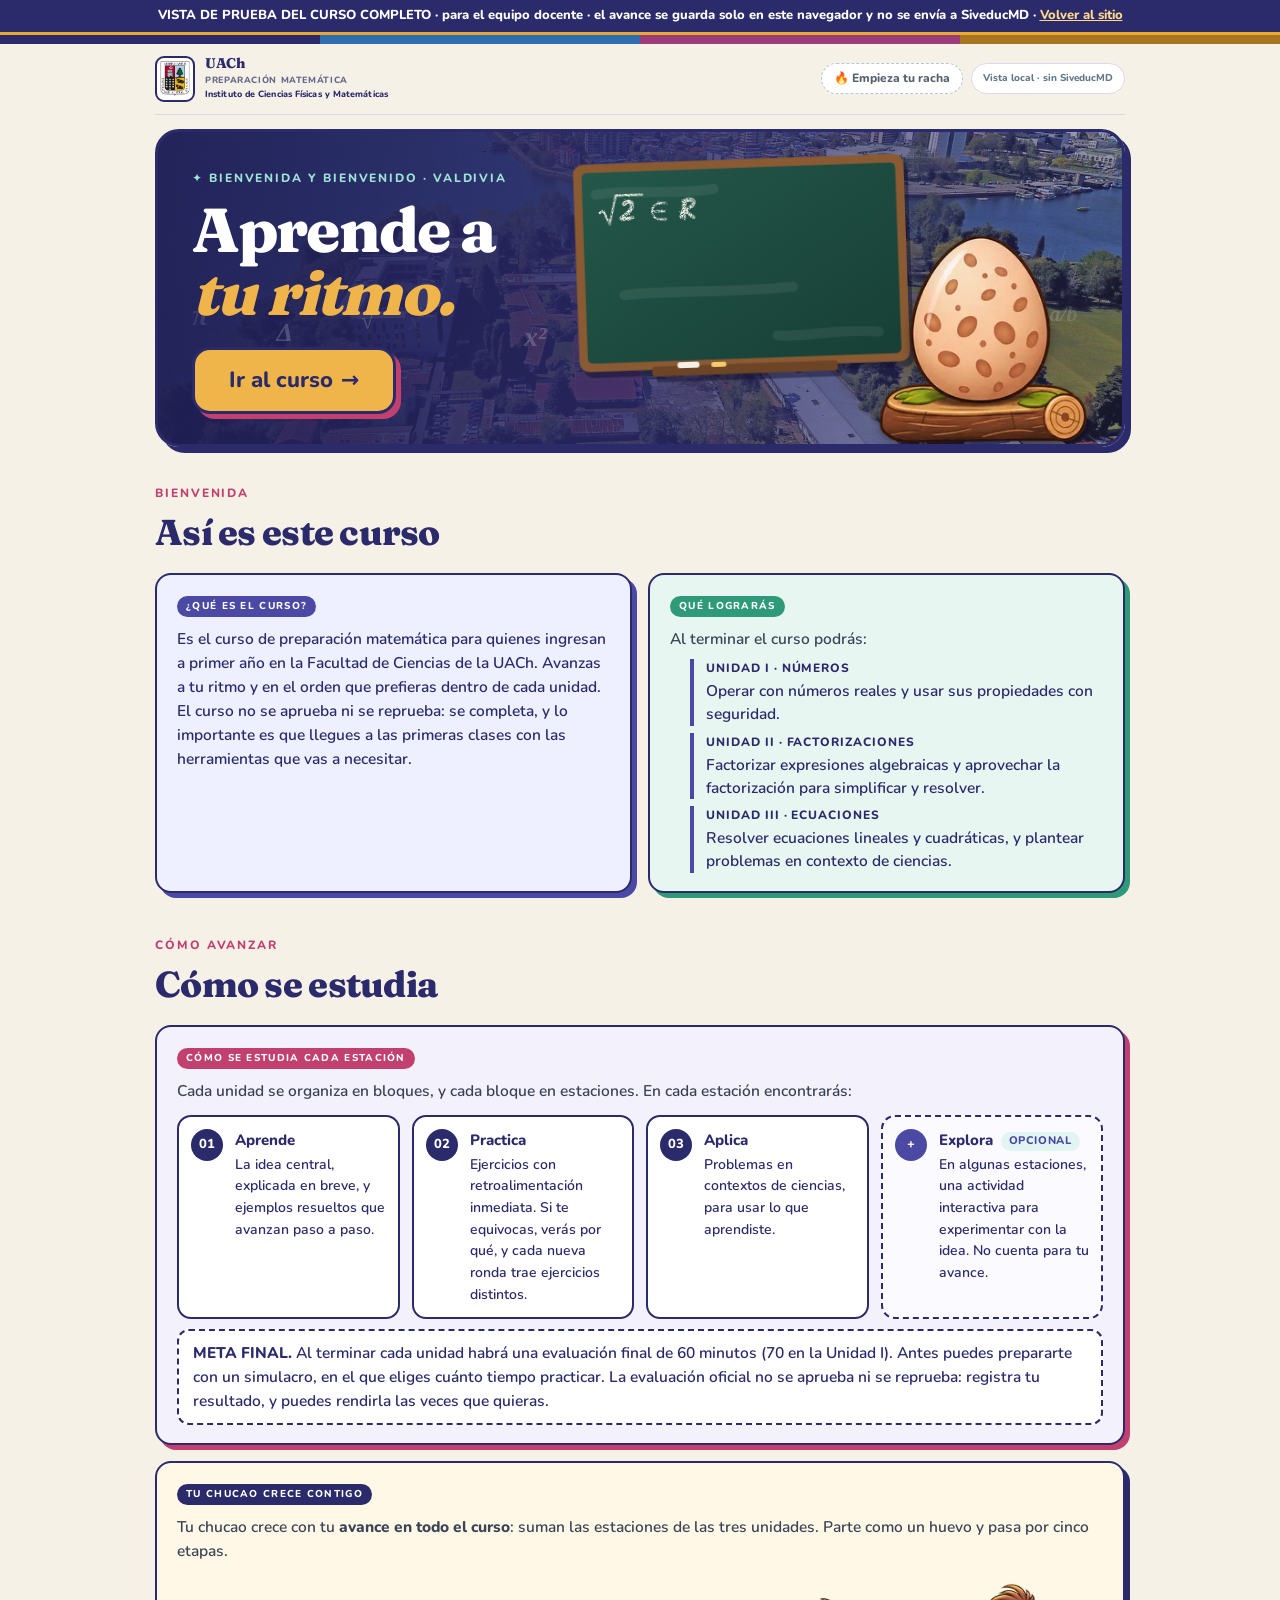
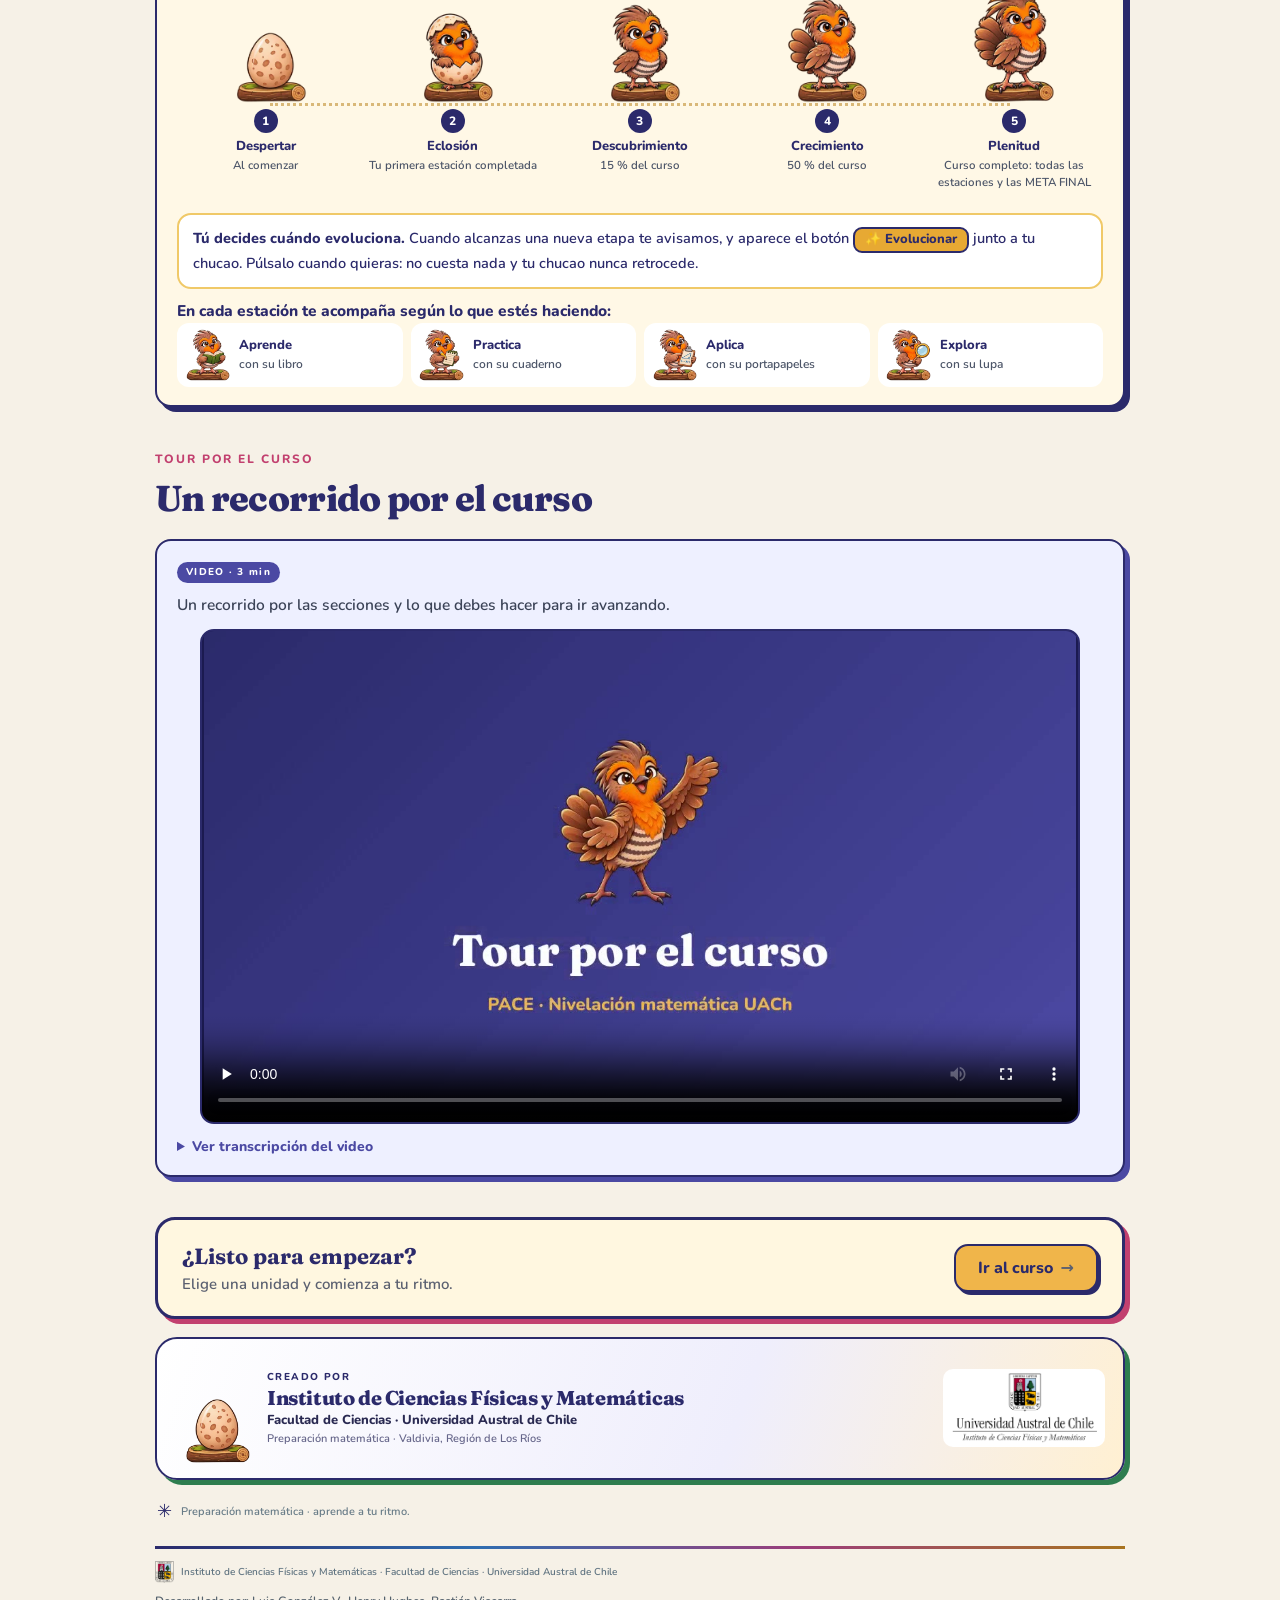
==== commit 8a9721a5: "Regenerar las páginas de las unidades (automático, tras 36490be)" ====
--- a/curso-completo/index.html
+++ b/curso-completo/index.html
@@ -5,7 +5,7 @@
   <meta name="viewport" content="width=device-width, initial-scale=1">
   <meta name="color-scheme" content="light">
   <title>UACh · Preparación matemática</title>
-  <link rel="stylesheet" href="styles.css?v11262300">
+  <link rel="stylesheet" href="styles.css?v11270047">
 <style>
 /* Chucao en todo el curso */
 .chu-card{display:flex;align-items:center;gap:16px;margin:4px 0 18px;padding:12px 18px;border:2px solid var(--navy,#2b2a6b);border-radius:18px;background:#fff8e6;box-shadow:4px 4px 0 var(--navy,#2b2a6b)}
@@ -991,7 +991,7 @@
  }catch(e){}}
  apply(); setInterval(apply,1000);
  try{T.addEventListener('resize',apply);T.addEventListener('orientationchange',function(){setTimeout(apply,200);});if(T.visualViewport){T.visualViewport.addEventListener('resize',apply);T.visualViewport.addEventListener('scroll',apply);}}catch(e){}
-}catch(e){}})();</script><meta name="robots" content="noindex"></head>
+}catch(e){}})();</script><meta name="robots" content="noindex"><style>#vistaPrueba{display:none}body:has(#homeView:not(.hidden)) #vistaPrueba,body:has(#mapView:not(.hidden)) #vistaPrueba{display:block}</style></head>
 <body><div id="vistaPrueba" role="note" style="position:relative;z-index:50;background:#2b2a6b;color:#fff;font:700 13px/1.35 Nunito,system-ui,sans-serif;padding:7px 14px;text-align:center;border-bottom:3px solid #e7a933">VISTA DE PRUEBA DEL CURSO COMPLETO · para el equipo docente · el avance se guarda solo en este navegador y no se envía a SiveducMD · <a href="../index.html" style="color:#ffd987">Volver al sitio</a></div>
 <svg width="0" height="0" style="position:absolute" aria-hidden="true" focusable="false"><defs>
 <symbol id="pingu" viewBox="0 0 120 150">
@@ -1142,14 +1142,14 @@
       <div class="station-actions"><button class="primary-btn" type="button" id="returnToMap">← Guardar y volver al mapa</button><p id="stationFeedback" role="status" aria-live="polite"></p></div>
     </section>
   </main>
-  <footer class="footer"><span class="foot-brand"><img src="[data-uri]